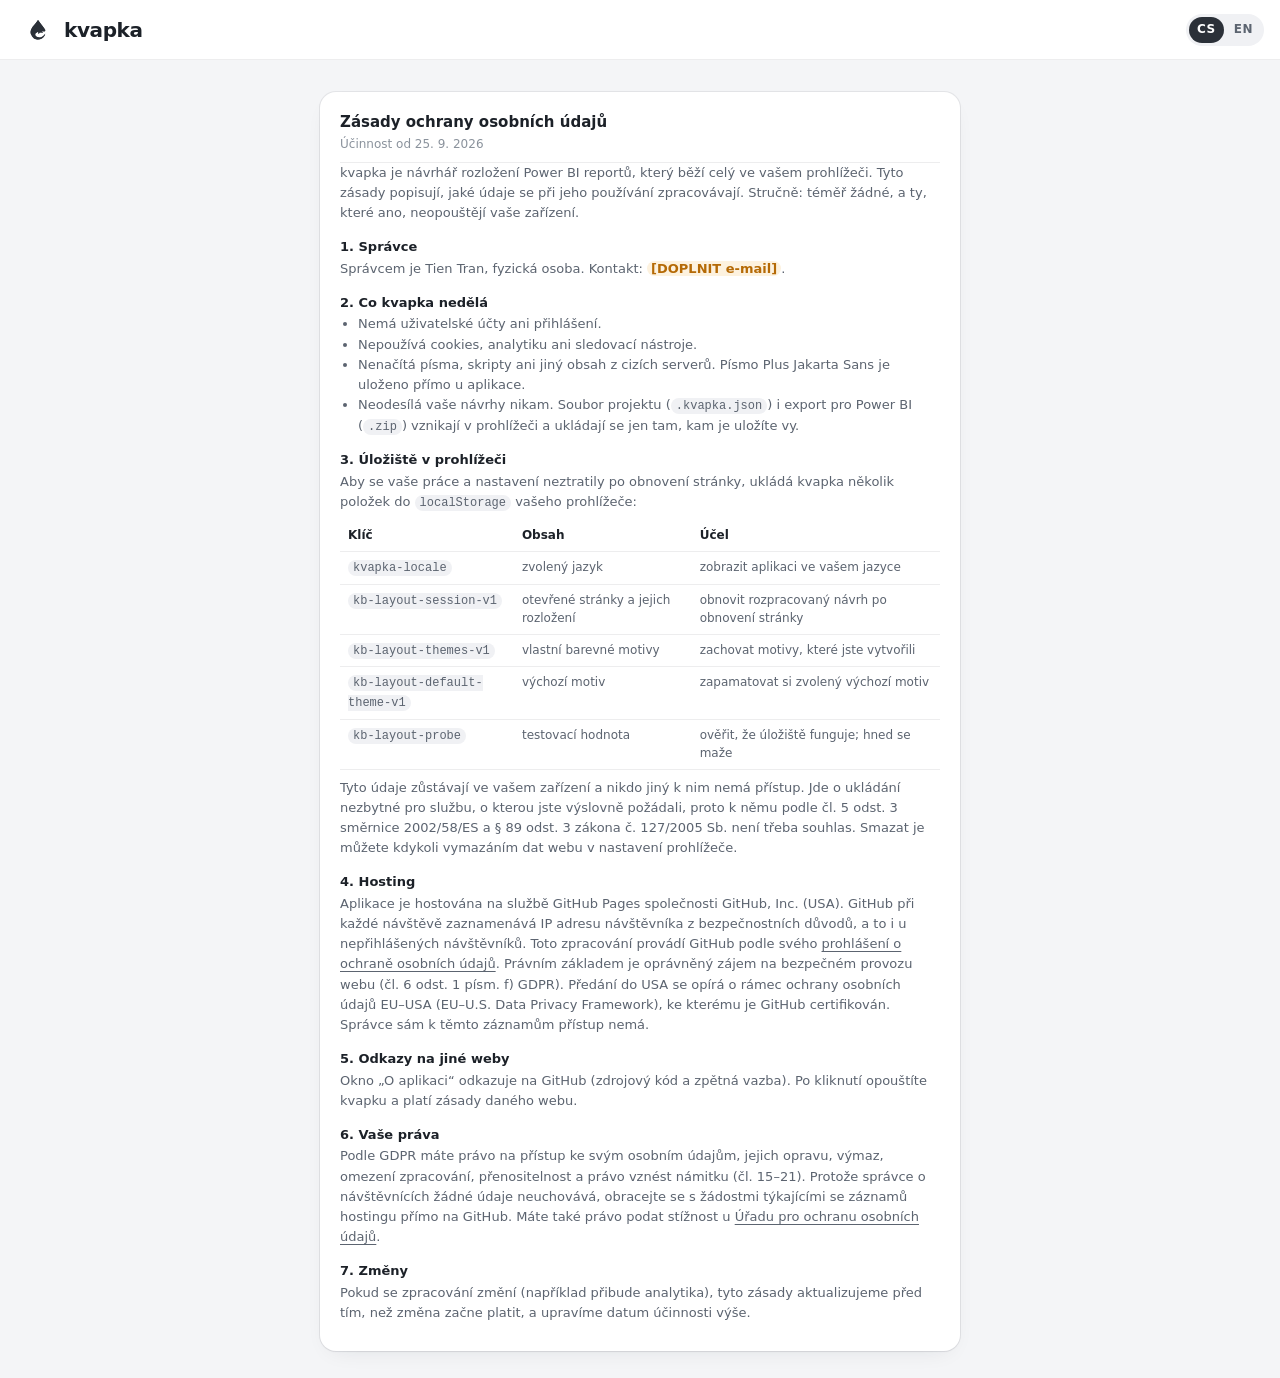
==== privacy.html @ fad2d905 "feat: add CS/EN privacy policy and terms of use, opened in a modal from About" ====
<!DOCTYPE html>
<html lang="cs" class="legal-page">

<head>
    <meta charset="UTF-8" />
    <meta name="viewport" content="width=device-width, initial-scale=1" />
    <title>Zásady ochrany osobních údajů / Privacy policy · kvapka</title>
    <meta name="theme-color" content="#2b3038" />
    <link rel="icon" type="image/svg+xml" href="assets/img/favicon/favicon.svg" />
    <link rel="icon" type="image/png" sizes="96x96" href="assets/img/favicon/favicon-96x96.png" />
    <link rel="shortcut icon" href="assets/img/favicon/favicon.ico" />
    <link rel="stylesheet" href="assets/fonts/fonts.css" />
    <link rel="stylesheet" href="assets/style.css" />
</head>

<body>
    <header class="topbar">
        <a class="brand" href="./">
            <svg class="brand-mark" viewBox="0 0 1024 1024" fill="currentColor" aria-hidden="true">
                <path d="M512.155 226.004C516.011 231.756 519.167 238.789 523.115 244.793C554.794 292.971 592.947 336.254 629.214 380.983C657.706 416.122 687.616 451.624 707.702 492.489C710.777 498.745 714.936 506.954 716.922 513.573C719.911 518.525 724.337 525.165 722.552 531.299C720.619 537.942 714.728 544.187 709.475 549.005C704 554.027 691.489 565.582 683.014 563.11C678.743 561.865 673.565 556.72 669.223 555.096C649.333 545.557 630.745 545.461 609.584 550.015C624.043 552.902 646.901 560.852 656.693 573.177C663.812 582.138 646.19 587.111 640.433 587.874C620.252 592.438 596.012 593.533 576.046 587.851C573.826 587.239 571.651 586.477 569.535 585.568C552.494 607.801 537.22 620.163 509.388 627.427C516.785 612.419 523.193 591.066 512.967 575.876C505.297 571.716 498.11 571.527 489.896 574.039C454.127 584.979 422.809 619.841 434.009 659.163C439.701 679.147 459.703 695.263 477.159 705.239C515.048 725.179 560.422 727.565 601.168 715.281C640.946 703.289 668.376 679.818 695.055 648.945C701.388 641.616 712.459 626.814 717.044 618.233C717.349 617.664 717.64 617.087 717.918 616.504C714.731 628.732 711.904 639.829 707.258 651.612C690.548 693.849 660.29 729.344 621.232 752.531C572.186 781.802 513.398 790.025 458.203 775.335C438.912 770.311 420.771 762.033 403.559 752.046C401 750.561 393.978 746.195 391.983 744.331C384.662 739.787 377.259 733.136 370.714 727.53C357.305 716.042 347.587 701.281 338.551 686.304C334.742 679.99 330.874 673.973 327.587 667.347C319.644 655.111 313.387 637.024 309.192 623.441C294.674 576.443 300.712 523.453 323.962 480.097C344.418 441.953 375.809 404.182 403.555 370.759C419.738 351.271 435.695 331.598 451.425 311.743C473.78 283.747 494.641 257.369 512.155 226.004Z"/>
                <path d="M512.155 226.004C516.011 231.756 519.167 238.789 523.115 244.793C554.794 292.971 592.947 336.254 629.214 380.983C657.706 416.122 687.616 451.624 707.702 492.489C710.777 498.745 714.936 506.954 716.922 513.573C712.111 509.973 707.598 503.819 702.714 499.687C677.552 478.398 647.533 462.222 615.436 454.39C609.308 452.945 603.128 451.73 596.91 450.747C589.014 449.573 578.903 448.865 571.829 445.24C559.533 438.939 547.349 429.254 536.098 421.089C506.29 399.456 465.905 380.031 428.097 384.568C427.445 384.647 426.794 384.729 426.143 384.815C429.691 390.976 437.272 398.337 441.974 404.045C455.128 420.011 469.983 458.9 445.59 471.86C393.996 499.273 345.267 546.284 330.684 604.773C326.752 620.498 325.183 636.721 326.029 652.908C326.225 657.474 327.735 663.577 327.587 667.347C319.644 655.111 313.387 637.024 309.192 623.441C294.674 576.443 300.712 523.453 323.962 480.097C344.418 441.953 375.809 404.182 403.555 370.759C419.738 351.271 435.695 331.598 451.425 311.743C473.78 283.747 494.641 257.369 512.155 226.004Z"/>
                <path d="M391.983 744.331C392.812 742.04 389.849 739.85 388.204 738.116C359.601 707.965 354.233 662.105 370.578 624.893C382.873 596.78 405.797 574.676 434.339 563.412C454.088 555.797 477.179 553.768 497.046 562.514C501.43 564.444 511.326 571.24 512.967 575.876C505.297 571.716 498.11 571.527 489.896 574.039C454.127 584.979 422.809 619.841 434.009 659.163C439.701 679.147 459.703 695.263 477.159 705.239C515.048 725.179 560.422 727.565 601.168 715.281C640.946 703.289 668.376 679.818 695.055 648.945C701.388 641.616 712.459 626.814 717.044 618.233C717.349 617.664 717.64 617.087 717.918 616.504C714.731 628.732 711.904 639.829 707.258 651.612C690.548 693.849 660.29 729.344 621.232 752.531C572.186 781.802 513.398 790.025 458.203 775.335C438.912 770.311 420.771 762.033 403.559 752.046C401 750.561 393.978 746.195 391.983 744.331Z"/>
            </svg>
            <span class="brand-name">kvapka</span>
        </a>
        <div class="topbar-actions">
            <div class="segmented lang-switch" role="group" aria-label="Jazyk / Language">
                <a class="template-option" href="#cs" lang="cs">CS</a><a class="template-option" href="#en" lang="en">EN</a>
            </div>
        </div>
    </header>

    <main>

        <article id="cs" lang="cs">
            <h1>Zásady ochrany osobních údajů</h1>
            <p class="legal-meta">Účinnost od 25. 9. 2026</p>

            <div class="legal-doc">
            <p>kvapka je návrhář rozložení Power BI reportů, který běží celý ve vašem prohlížeči. Tyto zásady popisují, jaké údaje se při jeho používání zpracovávají. Stručně: téměř žádné, a ty, které ano, neopouštějí vaše zařízení.</p>

            <h2>1. Správce</h2>
            <p>Správcem je Tien Tran, fyzická osoba. Kontakt: <span class="legal-todo">[DOPLNIT e-mail]</span>.</p>

            <h2>2. Co kvapka nedělá</h2>
            <ul>
                <li>Nemá uživatelské účty ani přihlášení.</li>
                <li>Nepoužívá cookies, analytiku ani sledovací nástroje.</li>
                <li>Nenačítá písma, skripty ani jiný obsah z cizích serverů. Písmo Plus Jakarta Sans je uloženo přímo u aplikace.</li>
                <li>Neodesílá vaše návrhy nikam. Soubor projektu (<code>.kvapka.json</code>) i export pro Power BI (<code>.zip</code>) vznikají v prohlížeči a ukládají se jen tam, kam je uložíte vy.</li>
            </ul>

            <h2>3. Úložiště v prohlížeči</h2>
            <p>Aby se vaše práce a nastavení neztratily po obnovení stránky, ukládá kvapka několik položek do <code>localStorage</code> vašeho prohlížeče:</p>
            <div class="legal-table">
                <table>
                    <thead>
                        <tr><th>Klíč</th><th>Obsah</th><th>Účel</th></tr>
                    </thead>
                    <tbody>
                        <tr><td><code>kvapka-locale</code></td><td>zvolený jazyk</td><td>zobrazit aplikaci ve vašem jazyce</td></tr>
                        <tr><td><code>kb-layout-session-v1</code></td><td>otevřené stránky a jejich rozložení</td><td>obnovit rozpracovaný návrh po obnovení stránky</td></tr>
                        <tr><td><code>kb-layout-themes-v1</code></td><td>vlastní barevné motivy</td><td>zachovat motivy, které jste vytvořili</td></tr>
                        <tr><td><code>kb-layout-default-theme-v1</code></td><td>výchozí motiv</td><td>zapamatovat si zvolený výchozí motiv</td></tr>
                        <tr><td><code>kb-layout-probe</code></td><td>testovací hodnota</td><td>ověřit, že úložiště funguje; hned se maže</td></tr>
                    </tbody>
                </table>
            </div>
            <p>Tyto údaje zůstávají ve vašem zařízení a nikdo jiný k nim nemá přístup. Jde o ukládání nezbytné pro službu, o kterou jste výslovně požádali, proto k němu podle čl. 5 odst. 3 směrnice 2002/58/ES a § 89 odst. 3 zákona č. 127/2005 Sb. není třeba souhlas. Smazat je můžete kdykoli vymazáním dat webu v nastavení prohlížeče.</p>

            <h2>4. Hosting</h2>
            <p>Aplikace je hostována na službě GitHub Pages společnosti GitHub, Inc. (USA). GitHub při každé návštěvě zaznamenává IP adresu návštěvníka z bezpečnostních důvodů, a to i u nepřihlášených návštěvníků. Toto zpracování provádí GitHub podle svého <a href="https://docs.github.com/en/site-policy/privacy-policies/github-general-privacy-statement" rel="noopener">prohlášení o ochraně osobních údajů</a>. Právním základem je oprávněný zájem na bezpečném provozu webu (čl. 6 odst. 1 písm. f) GDPR). Předání do USA se opírá o rámec ochrany osobních údajů EU–USA (EU–U.S. Data Privacy Framework), ke kterému je GitHub certifikován. Správce sám k těmto záznamům přístup nemá.</p>

            <h2>5. Odkazy na jiné weby</h2>
            <p>Okno „O aplikaci“ odkazuje na GitHub (zdrojový kód a zpětná vazba). Po kliknutí opouštíte kvapku a platí zásady daného webu.</p>

            <h2>6. Vaše práva</h2>
            <p>Podle GDPR máte právo na přístup ke svým osobním údajům, jejich opravu, výmaz, omezení zpracování, přenositelnost a právo vznést námitku (čl. 15–21). Protože správce o návštěvnících žádné údaje neuchovává, obracejte se s žádostmi týkajícími se záznamů hostingu přímo na GitHub. Máte také právo podat stížnost u <a href="https://uoou.gov.cz" rel="noopener">Úřadu pro ochranu osobních údajů</a>.</p>

            <h2>7. Změny</h2>
            <p>Pokud se zpracování změní (například přibude analytika), tyto zásady aktualizujeme před tím, než změna začne platit, a upravíme datum účinnosti výše.</p>
            </div>
        </article>

        <article id="en" lang="en">
            <h1>Privacy policy</h1>
            <p class="legal-meta">Effective 25 September 2026</p>

            <div class="legal-doc">
            <p>kvapka is a Power BI report layout designer that runs entirely in your browser. This policy describes what data is processed when you use it. In short: almost none, and what there is stays on your device.</p>

            <h2>1. Controller</h2>
            <p>The controller is Tien Tran, a private individual. Contact: <span class="legal-todo">[TODO email]</span>.</p>

            <h2>2. What kvapka does not do</h2>
            <ul>
                <li>No user accounts or sign-in.</li>
                <li>No cookies, analytics or tracking.</li>
                <li>No fonts, scripts or other content from third-party servers. The Plus Jakarta Sans font is hosted with the app.</li>
                <li>Your designs are never sent anywhere. Project files (<code>.kvapka.json</code>) and Power BI exports (<code>.zip</code>) are created in the browser and saved only where you save them.</li>
            </ul>

            <h2>3. Browser storage</h2>
            <p>So that your work and settings survive a page reload, kvapka keeps a few entries in your browser's <code>localStorage</code>:</p>
            <div class="legal-table">
                <table>
                    <thead>
                        <tr><th>Key</th><th>Contents</th><th>Purpose</th></tr>
                    </thead>
                    <tbody>
                        <tr><td><code>kvapka-locale</code></td><td>chosen language</td><td>show the app in your language</td></tr>
                        <tr><td><code>kb-layout-session-v1</code></td><td>open pages and their layouts</td><td>restore your work after a reload</td></tr>
                        <tr><td><code>kb-layout-themes-v1</code></td><td>custom colour themes</td><td>keep the themes you created</td></tr>
                        <tr><td><code>kb-layout-default-theme-v1</code></td><td>default theme</td><td>remember your chosen default theme</td></tr>
                        <tr><td><code>kb-layout-probe</code></td><td>test value</td><td>check that storage works; removed immediately</td></tr>
                    </tbody>
                </table>
            </div>
            <p>This data stays on your device and nobody else can access it. The storage is strictly necessary for a service you explicitly asked for, so under Art. 5(3) of Directive 2002/58/EC (in Czech law, § 89(3) of Act No. 127/2005 Coll.) it needs no consent. You can delete it at any time by clearing the site's data in your browser settings.</p>

            <h2>4. Hosting</h2>
            <p>The app is hosted on GitHub Pages by GitHub, Inc. (USA). On every visit GitHub logs the visitor's IP address for security purposes, whether or not the visitor is signed in to GitHub. GitHub processes this under its own <a href="https://docs.github.com/en/site-policy/privacy-policies/github-general-privacy-statement" rel="noopener">privacy statement</a>. The legal basis is the legitimate interest in operating the site securely (Art. 6(1)(f) GDPR). The transfer to the US relies on the EU–U.S. Data Privacy Framework, under which GitHub is certified. The controller has no access to these logs.</p>

            <h2>5. Links to other sites</h2>
            <p>The About dialog links to GitHub (source code and feedback). Following it takes you out of kvapka, and that site's policies apply.</p>

            <h2>6. Your rights</h2>
            <p>Under the GDPR you have the right to access, rectify and erase your personal data, to restrict its processing, to data portability and to object (Arts. 15–21). The controller keeps no data about visitors, so send requests about hosting logs to GitHub directly. You also have the right to lodge a complaint with a supervisory authority, in the Czech Republic the <a href="https://uoou.gov.cz" rel="noopener">Office for Personal Data Protection (ÚOOU)</a>.</p>

            <h2>7. Changes</h2>
            <p>If the processing changes (for example, if analytics are added), this policy will be updated before the change takes effect, with a new effective date above.</p>
            </div>
        </article>
    </main>
</body>

</html>
---- assets/style.css ----
/* ====================================================
   kvapka — design system

   Monochrome by default: a flat light workspace, white
   panels, a slate title bar. Pink means "you can act
   here" — it appears on the export button, the active
   rail item and the bell dot, and otherwise only on
   hover, press and selection.
==================================================== */
:root {
  --pink: #fb49a3;
  --pink-hover: #e93a93;
  --pink-soft: #ffe9f3;
  --pink-ring: rgba(251, 73, 163, 0.25);

  --slate: #2b3038;

  --ink: #1c2128;
  --ink-2: #5c6470;
  --ink-3: #8a929c;
  --ink-4: #c3c8cf;

  --bg: #f4f5f7;
  --surface: #ffffff;
  --surface-2: #f0f1f4;
  --line: rgba(28, 33, 40, 0.08);
  --line-strong: rgba(28, 33, 40, 0.14);

  --warning: #b56a06;
  --error: #d1384a;
  --success: #17855b;
  --warning-bg: #fdf2df;
  --error-bg: #fdeaec;
  --success-bg: #e6f5ee;

  --r-sm: 8px;
  --r-md: 12px;
  --r-lg: 16px;
  --r-pill: 999px;

  --shadow-card: 0 1px 2px rgba(28, 33, 40, 0.04), 0 8px 24px -12px rgba(28, 33, 40, 0.12);
  --shadow-sheet: 0 1px 2px rgba(28, 33, 40, 0.05), 0 24px 48px -24px rgba(28, 33, 40, 0.2);
  --shadow-pop: 0 4px 8px -4px rgba(28, 33, 40, 0.1), 0 20px 48px -16px rgba(28, 33, 40, 0.3);

  --fs-xs: 11px;
  --fs-sm: 12px;
  --fs-md: 13px;
  --fs-lg: 15px;
  --fs-xl: 20px;

  /* MOTION — the whole vocabulary. Every transition, animation and JS timeout
     in the app is built from these (see assets/js/ui/motion.js for the rules):
       --ease-out     entering things and small UI
       --ease-in-out  things moving from one place to another
       --ease-panel   large surfaces: sections, popovers
     Reduced motion zeroes the shift/scale tokens, so fades stay and only
     movement goes. */
  --ease-out: cubic-bezier(0.23, 1, 0.32, 1);
  --ease-in-out: cubic-bezier(0.77, 0, 0.175, 1);
  --ease-panel: cubic-bezier(0.32, 0.72, 0, 1);
  --fast: 120ms;
  --base: 180ms;
  --slow: 240ms;
  --slower: 320ms;
  --motion-shift: 4px;      /* travel of an entering/leaving element */
  --motion-scale: 0.97;     /* its scale, and the press scale */
  --motion-origin: center;  /* overridden per surface (toasts: top right) */

  --topbar: 60px;
  --rail: 72px;
  --gutter: 16px;
  --sidebar: 300px;
}

/* ----------------------------------------------------
   BASE
-----------------------------------------------------*/
*,
*::before,
*::after {
  box-sizing: border-box;
}

/* The desktop shell is a fixed-height flex column: the top bar is a real row
   and .main is the only thing that scrolls, so the root never gets a scrollbar
   and the chrome reaches the true window edge. (A root-level
   `scrollbar-gutter: stable` used to keep .main's clientWidth steady for the
   auto-fit canvas, but it permanently inset every sticky/fixed element by the
   gutter width — the stability now comes from the root simply never scrolling.
   Below the stacked breakpoint the page does scroll, so the gutter is
   re-reserved there; see the max-width: 900px block.) */
html,
body {
  height: 100%;
}

body {
  display: flex;
  flex-direction: column;
  overflow: hidden;
  margin: 0;
  font-family: "Plus Jakarta Sans", system-ui, -apple-system, "Segoe UI", sans-serif;
  font-size: var(--fs-md);
  line-height: 1.45;
  font-feature-settings: "tnum" 1;
  color: var(--ink);
  background: var(--bg);
  -webkit-font-smoothing: antialiased;
}

h1, h2, h3, p {
  margin: 0;
}

h2, h3 {
  line-height: 1.2;
}

svg {
  display: block;
}

::selection {
  background: var(--pink-soft);
}

.hidden {
  display: none !important;
}

/* ----------------------------------------------------
   MOTION PRIMITIVES — two ways for a thing to appear
   or go, shared by everything in the app.

   m-in / m-out     one keyframe pair for every entrance and exit. Exits are
                    quicker than entrances: a leaving thing has nothing to
                    tell you.
   .m-enter/.m-leave  the pair as classes, for nodes JS creates or destroys
                    (motion.js leave() waits for the exit before removing).
   .m-reveal        the entrance for elements toggled out of display:none
                    (.hidden, [hidden], :empty). Opacity only: these sit in
                    flow, and a travelling button would wobble its row.
   .icon-swap       an icon replaced inside a button pops in.
   .m-flash         a state change on a thing that stays put gets a soft halo.
-----------------------------------------------------*/
@keyframes m-in {
  from {
    opacity: 0;
    transform: translateY(var(--motion-shift)) scale(var(--motion-scale));
  }
}

@keyframes m-out {
  to {
    opacity: 0;
    transform: translateY(var(--motion-shift)) scale(var(--motion-scale));
  }
}

.m-enter {
  animation: m-in var(--base) var(--ease-out);
  transform-origin: var(--motion-origin);
}

.m-leave {
  animation: m-out var(--fast) var(--ease-out) forwards;
  transform-origin: var(--motion-origin);
  pointer-events: none;
}

.m-reveal {
  transition: opacity var(--base) ease;

  @starting-style {
    opacity: 0;
  }
}

/* A revealed button keeps its hover/press transitions too. */
button.m-reveal {
  transition: background var(--fast) ease, color var(--fast) ease,
    box-shadow var(--fast) ease, transform var(--fast) var(--ease-out),
    opacity var(--base) ease;
}

.icon-swap > svg {
  transition: opacity var(--fast) ease, transform var(--fast) var(--ease-out);

  @starting-style {
    opacity: 0;
    transform: scale(var(--motion-scale));
  }
}

/* A state change on something that stays where it is (a lock, a rename,
   an applied value): a soft halo breathes in and out over the element. It
   is an overlay, so nothing the element wears (its selection ring, its
   dashed lock) is touched. The attack is quick (one --base, eased out) so it
   answers the click; the release is long and eased in so it lets go
   without a step. A hint, not an alarm. */
@keyframes m-flash {
  0% {
    opacity: 0;
    animation-timing-function: var(--ease-out);
  }
  15% {
    opacity: 1;
    animation-timing-function: ease-in;
  }
  100% {
    opacity: 0;
  }
}

.m-flash::after {
  content: "";
  position: absolute;
  inset: 0;
  border-radius: inherit;
  background: rgba(251, 73, 163, 0.05);
  box-shadow: 0 0 0 5px var(--pink-ring);
  pointer-events: none;
  animation: m-flash calc(var(--slower) * 4);
}

/* Static elements need to host the overlay; positioned ones already do. */
.m-flash:not(.canvas-element) {
  position: relative;
}

/* ----------------------------------------------------
   BUTTONS — one base, three variants. Press feedback
   on every pressable thing, including the page pills,
   which are not <button>s.
-----------------------------------------------------*/
button {
  font: inherit;
  font-weight: 500;
  color: inherit;
  padding: 0;
  border: 0;
  background: none;
  cursor: pointer;
}

button,
[role="tab"] {
  transition: background var(--fast) ease, color var(--fast) ease,
    box-shadow var(--fast) ease, transform var(--fast) var(--ease-out);
}

button:focus-visible {
  outline: 2px solid var(--pink);
  outline-offset: 2px;
}

button:disabled {
  cursor: not-allowed;
}

/* A pill being renamed holds a text input; clicking into it is not a press. */
button:active:not(:disabled),
[role="tab"]:active:not(.tab--editing) {
  transform: scale(var(--motion-scale));
}

.btn {
  display: inline-flex;
  align-items: center;
  justify-content: center;
  gap: 8px;
  height: 36px;
  padding: 0 14px;
  border-radius: var(--r-pill);
  white-space: nowrap;
}

.btn svg {
  width: 16px;
  height: 16px;
  flex-shrink: 0;
}

.btn-primary {
  color: #fff;
  font-weight: 600;
  background: var(--pink);
  box-shadow: 0 6px 16px -8px rgba(251, 73, 163, 0.7);
}

.btn-primary:hover:not(:disabled) {
  background: var(--pink-hover);
}

.btn-primary:disabled {
  color: var(--ink-4);
  background: var(--surface-2);
  box-shadow: none;
}

.btn-secondary {
  color: var(--ink);
  background: var(--surface);
  box-shadow: inset 0 0 0 1px var(--line-strong);
}

.btn-secondary:hover:not(:disabled) {
  color: var(--pink);
  background: var(--pink-soft);
  box-shadow: inset 0 0 0 1px var(--pink);
}

.btn-ghost {
  color: var(--ink-2);
}

.btn-ghost:hover:not(:disabled) {
  color: var(--pink);
  background: var(--pink-soft);
}

.btn-danger {
  color: var(--error);
}

.btn-danger:hover:not(:disabled) {
  background: var(--error-bg);
}

/* .btn sets display, which would otherwise outrank the UA's [hidden]. */
.btn[hidden] {
  display: none;
}

.full-btn {
  width: 100%;
}

/* ----------------------------------------------------
   ICON BUTTONS — one way to put a glyph in a circle.

   Every round icon button composes .icon-circle and sets only its two size
   tokens plus colours. The glyph is always a sprite <use> (see the <defs>
   block in index.html), never a text "+" or "×": flex centring aligns a
   line box, not the ink inside it, so a text glyph sits a pixel high and
   shifts again when the webfont swaps in. An SVG is centred by geometry.
-----------------------------------------------------*/
.icon-circle {
  --icon-size: 24px;
  --icon-glyph: 12px;
  flex-shrink: 0;
  display: inline-flex;
  align-items: center;
  justify-content: center;
  width: var(--icon-size);
  height: var(--icon-size);
  border-radius: 50%;
}

.icon-circle svg {
  width: var(--icon-glyph);
  height: var(--icon-glyph);
}

/* ----------------------------------------------------
   TOP BAR — brand, page tabs, the one pink action.
-----------------------------------------------------*/
.topbar {
  /* Sticky is a no-op in the locked desktop shell but keeps the bar pinned in
     the stacked layout, where the page scrolls normally. */
  position: sticky;
  top: 0;
  z-index: 1000;
  flex-shrink: 0;
  display: flex;
  align-items: center;
  gap: 16px;
  height: var(--topbar);
  /* Right side on the gutter, so the bell ends on the same line as the sheet
     and the theme editor card below it. */
  padding: 0 var(--gutter) 0 20px;
  background: var(--surface);
  border-bottom: 1px solid var(--line);
}

.brand {
  flex-shrink: 0;
  display: inline-flex;
  align-items: center;
  gap: 8px;
  color: var(--ink);
  text-decoration: none;
  border-radius: var(--r-sm);
}

.brand:focus-visible {
  outline: 2px solid var(--pink);
  outline-offset: 4px;
}

.brand-mark {
  width: 36px;
  height: 36px;
  color: var(--slate);
  transition: color var(--base) ease;
}

.brand:hover .brand-mark {
  color: var(--pink);
}

.brand-name {
  font-size: var(--fs-xl);
  font-weight: 700;
  letter-spacing: -0.02em;
  line-height: 1;
}

.topbar-subtitle {
  flex-shrink: 0;
  padding-left: 16px;
  border-left: 1px solid var(--line-strong);
  font-size: var(--fs-md);
  color: var(--ink-3);
  white-space: nowrap;
}

.topbar-actions {
  /* .tab-strip's flex: 1 already pushes this right on one row; the auto
     margin is what keeps it pinned right on the wrapped narrow bar, where
     the strip sits on a row of its own. */
  margin-left: auto;
  flex-shrink: 0;
  display: flex;
  align-items: center;
  gap: 8px;
}

/* Labels that hold every translation at once (data-i18n-stable, filled by
   i18n.js): all of them share one grid cell, so the box is as wide as the
   longest language and a switch only changes which one shows. Nothing next
   to the label moves. The hidden ones still take up their space. */
[data-i18n-stable] {
  display: inline-grid;
}

[data-i18n-stable] > span {
  grid-area: 1 / 1;
}

[data-i18n-stable] > span[aria-hidden="true"] {
  visibility: hidden;
}

/* The shorter language sits centred in the button's reserved width, not
   pushed to one side of it. The subtitle keeps its left edge. */
.btn [data-i18n-stable] {
  justify-items: center;
}

.topbar-subtitle[data-i18n-stable] {
  justify-items: start;
}

/* The CS / EN switch: the sidebar's segmented pill, sized down so it reads
   as a setting beside the export button rather than as a second action. */
.lang-switch {
  --thumb-gap: 2px;   /* = .segmented's gap: the thumb travels one column + it */
  position: relative;
  flex-shrink: 0;
  isolation: isolate;
}

/* The slate pill is one element that slides between the two options, rather
   than each option lighting up its own background — the same object moving
   from CS to EN is what makes it read as a switch. The columns are equal
   (1fr 1fr), so one column plus the gap is exactly the distance to travel. */
.lang-switch::before {
  content: "";
  position: absolute;
  z-index: -1;
  top: 3px;
  bottom: 3px;
  left: 3px;
  width: calc((100% - 6px - var(--thumb-gap)) / 2);
  border-radius: var(--r-pill);
  background: var(--slate);
}

.lang-switch[data-ready]::before {
  transition: transform var(--slow) var(--ease-out);
}

.lang-switch[data-active="en"]::before {
  transform: translateX(calc(100% + var(--thumb-gap)));
}

.lang-switch .template-option {
  height: 26px;
  min-width: 34px;
  padding: 0 8px;
  font-size: var(--fs-sm);
  font-weight: 600;
  letter-spacing: 0.04em;
}

/* The thumb is the background; the option only changes its ink, easing in
   step with the thumb arriving under it. */
.lang-switch .template-option.active {
  background: none;
}

@media (prefers-reduced-motion: reduce) {
  .lang-switch::before {
    transition: none;
  }
}

/* ----------------------------------------------------
   PAGE TABS — centred in the top bar.

   The strip is the only elastic item in the bar (flex: 1 + min-width: 0), so
   it absorbs the slack on wide screens — which centres the tabs — and is the
   first thing to give when the window narrows. Only .tab-viewport shrinks;
   the arrows and the + sit outside it at their natural size, so they can
   never be squashed, and the + never scrolls out of reach.
-----------------------------------------------------*/
.tab-strip {
  flex: 1 1 auto;
  min-width: 0;
  display: flex;
  align-items: center;
  justify-content: center;
  gap: 6px;
}

/* Registered so the mask edges can transition — an unregistered custom
   property is not an animatable type and the fade would snap. */
@property --fade-l {
  syntax: "<length>";
  inherits: false;
  initial-value: 0px;
}

@property --fade-r {
  syntax: "<length>";
  inherits: false;
  initial-value: 0px;
}

.tab-viewport {
  --fade-l: 0px;
  --fade-r: 0px;
  flex: 0 1 auto;
  min-width: 0;
  overflow-x: auto;
  /* Horizontal overscroll here would trigger the browser's back gesture. */
  overscroll-behavior-x: contain;
  /* No bar inside a 60px chrome row — the fade and the arrows are the cue
     (same call as .sidebar-panels). */
  scrollbar-width: none;
  /* Only the side that actually has tabs hidden gets a fade; ui/tabs.js
     toggles the classes from the scroll position. */
  -webkit-mask-image: linear-gradient(90deg, transparent 0, #000 var(--fade-l), #000 calc(100% - var(--fade-r)), transparent 100%);
  mask-image: linear-gradient(90deg, transparent 0, #000 var(--fade-l), #000 calc(100% - var(--fade-r)), transparent 100%);
  transition: --fade-l var(--base) ease, --fade-r var(--base) ease;
}

.tab-viewport::-webkit-scrollbar {
  display: none;
}

.tab-viewport.can-scroll-prev {
  --fade-l: 20px;
}

.tab-viewport.can-scroll-next {
  --fade-r: 20px;
}

.tab-bar {
  display: flex;
  align-items: center;
  gap: 6px;
  /* Without this the flex items would be squeezed to fit the viewport
     instead of overflowing it, and nothing would ever scroll. */
  width: max-content;
  /* Room for the focus ring and the --motion-shift of an entering pill,
     which a scroll container would otherwise clip. */
  padding: 3px 2px;
}

.tab-scroll {
  --icon-size: 26px;
  --icon-glyph: 16px;
  color: var(--ink-3);
  transition: color var(--fast) ease, background var(--fast) ease, opacity var(--fast) ease;
}

/* A class-level `display` outranks the UA's `[hidden] { display: none }`, so
   the attribute has to be honoured explicitly or a hidden arrow still paints. */
.tab-scroll[hidden] {
  display: none;
}

/* Dimmed rather than removed at the ends: the pair keeps its footprint, so
   reaching the end of the strip doesn't resize the scroller under the cursor. */
.tab-scroll:disabled {
  opacity: 0;
  pointer-events: none;
}

.tab-scroll--next svg {
  transform: rotate(180deg);
}

.tab-scroll:hover {
  color: var(--pink);
  background: var(--pink-soft);
}

.tab {
  flex: 0 0 auto;
  display: inline-flex;
  align-items: center;
  gap: 4px;
  height: 34px;
  padding: 0 14px;
  border-radius: var(--r-pill);
  color: var(--ink-2);
  font-weight: 500;
  white-space: nowrap;
  cursor: pointer;
  user-select: none;
  box-shadow: inset 0 0 0 1px var(--line-strong);
  /* padding: the active pill gives up room for its ×, and a switch must not
     jump that width when everything else about it eases. */
  transition: color var(--fast) ease, background var(--fast) ease, box-shadow var(--fast) ease,
    padding var(--fast) ease, transform var(--fast) var(--ease-out);
}

/* Only a pill that actually shows its × gives up the right padding for it;
   a lone page has no × and keeps the text centred. */
.tab--active.tab--closable {
  padding-right: 8px;
}

.tab-label {
  position: relative;
}

/* A page still wearing its generated "Page N" reads as a placeholder. Colour
   only — a lighter weight would change the width the moment it gets named. */
.tab--untitled:not(.tab--editing) .tab-label {
  color: var(--ink-3);
}

.tab--untitled.tab--active:not(.tab--editing) .tab-label {
  color: rgba(255, 255, 255, 0.7);
}

.tab:focus-visible {
  outline: 2px solid var(--pink);
  outline-offset: 2px;
}

.tab:hover {
  color: var(--ink);
  background: var(--surface-2);
}

.tab--active,
.tab--active:hover {
  color: #fff;
  font-weight: 600;
  background: var(--slate);
  box-shadow: none;
}

.tab-close {
  --icon-size: 20px;
  --icon-glyph: 10px;
  color: rgba(255, 255, 255, 0.65);
  opacity: 0;
  /* Invisible must also mean unclickable: without this, the right 20px of
     every inactive tab silently closes it instead of selecting it. */
  pointer-events: none;
  transition: opacity var(--fast) ease, background var(--fast) ease, color var(--fast) ease;
}

.tab:hover .tab-close,
.tab--active .tab-close,
.tab-close:focus-visible {
  opacity: 1;
  pointer-events: auto;
}

.tab-close:hover {
  color: #fff;
  background: var(--pink);
}

/* Editing keeps the pill's shape: the label still sizes it (invisible, with
   the typed text mirrored into it by ui/tabs.js) and the input is laid over
   it, so the only thing that changes is the ring. */
.tab--editing,
.tab--active.tab--editing {
  box-shadow: inset 0 0 0 2px var(--pink);
}

.tab--editing .tab-label {
  visibility: hidden;
}

/* Outranks the hover/active reveal above — the cursor is on the pill right
   after a double-click. */
.tab.tab--editing .tab-close {
  opacity: 0;
  pointer-events: none;
}

.tab-rename-input {
  position: absolute;
  inset: 0;
  width: 100%;
  visibility: visible;
  padding: 0;
  border: 0;
  font: inherit;
  color: inherit;
  background: none;
  caret-color: currentColor;
  outline: none;
  user-select: text;   /* the pill itself is user-select: none */
}

.tab-rename-input::selection {
  color: #fff;
  background: var(--pink);
}

.tab-add {
  --icon-size: 34px;
  --icon-glyph: 16px;
  color: var(--ink-2);
  background: var(--surface-2);
}

.tab-add:hover:not(:disabled) {
  color: var(--pink);
  background: var(--pink-soft);
}

.tab-add:disabled {
  opacity: 0.4;
}

/* ----------------------------------------------------
   LAYOUT — rail | inspector | workspace
-----------------------------------------------------*/
/* Fills whatever the top bar leaves, however tall the bar happens to be —
   the old calc(100vh - var(--topbar)) assumed a 60px bar and overshot the
   viewport once the bar wrapped to two rows on narrow windows. */
.app {
  flex: 1;
  min-height: 0;
  display: flex;
  align-items: stretch;
}

/* ----------------------------------------------------
   RAIL — three sections, one lit.
-----------------------------------------------------*/
.rail {
  flex-shrink: 0;
  display: flex;
  flex-direction: column;
  gap: 4px;
  width: var(--rail);
  overflow-y: auto;
  padding: 12px 6px;
  background: var(--surface);
  border-right: 1px solid var(--line);
  /* The chrome eases between breakpoints; the sheet re-fits every frame to
     follow it (app.js initCanvasRefit). */
  transition: width var(--slow) var(--ease-in-out);
}

.rail-btn {
  display: flex;
  flex-direction: column;
  align-items: center;
  justify-content: center;
  gap: 5px;
  height: 58px;
  border-radius: var(--r-md);
  color: var(--ink-2);
  font-size: 10px;
  font-weight: 500;
  letter-spacing: 0.01em;
  line-height: 1;
  text-align: center;
}

.rail-btn svg {
  width: 20px;
  height: 20px;
}

.rail-btn:hover {
  color: var(--ink);
  background: var(--surface-2);
}

/* Opens a modal, not a section: pinned to the foot of the rail, away from
   the three it would otherwise read as a fourth of. */
.rail-btn--about {
  margin-top: auto;
}

.rail-btn.is-active,
.rail-btn.is-active:hover {
  color: var(--pink);
  background: var(--pink-soft);
}

/* The "Vlastní prvky" section swaps the inspector + workspace for its
   placeholder (toggled by ui/rail.js). */
.placeholder {
  display: none;
  flex: 1;
  flex-direction: column;
  align-items: center;
  justify-content: center;
  gap: 8px;
  padding: 48px;
  text-align: center;
  color: var(--ink-3);
}

.placeholder svg {
  width: 40px;
  height: 40px;
  margin-bottom: 8px;
  color: var(--ink-4);
}

.placeholder h2 {
  font-size: var(--fs-lg);
  font-weight: 600;
  color: var(--ink);
}

body.section-prvky .placeholder {
  display: flex;
}

body.section-prvky .sidebar,
body.section-prvky .main {
  display: none;
}

/* ----------------------------------------------------
   SIDEBAR — the inspector card.
-----------------------------------------------------*/
.sidebar {
  flex-shrink: 0;
  display: flex;
  width: var(--sidebar);
  min-height: 0;
  padding: var(--gutter) 0 var(--gutter) var(--gutter);
  transition: width var(--slow) var(--ease-in-out), opacity var(--base) ease;
}

.sidebar-panels {
  flex: 1;
  display: flex;
  flex-direction: column;
  min-height: 0;
  overflow-y: auto;
  /* Scrolls on short viewports (a selected element makes the column ~1050px
     tall). A slim, muted bar appears only then — without it the "Přidat"
     section below the fold had nothing hinting it was there. The gutter is
     reserved even while the bar is hidden: otherwise its arrival narrowed the
     panels, text rewrapped, the height changed again and the bar could toggle
     back — a placement switch near the threshold flickered. */
  scrollbar-width: thin;
  scrollbar-gutter: stable;
  scrollbar-color: var(--line-strong) transparent;
  background: var(--surface);
  border-radius: var(--r-lg);
  box-shadow: 0 0 0 1px var(--line), var(--shadow-card);
}

.panel {
  padding: 18px 20px;
}

.panel + .panel {
  padding-top: 2px;
}

/* The reserved scrollbar gutter (~8–11px) stands in for the rest of the
   right padding, so the content keeps its width — the 260px tier has none to
   spare for the three-way placement switch. */
.sidebar-panels > .panel {
  padding-right: 10px;
}

.panel h2 {
  margin: 0 0 12px;
  font-size: var(--fs-lg);
  font-weight: 600;
  letter-spacing: -0.01em;
}

/* Icon + title, on the first panel only. The whole head is the toggle that
   folds the panel away (ui/templatePanel.js); the h2 around it only carries
   the heading role. */
.panel .panel-head-title {
  margin: 0;
  font: inherit;
  letter-spacing: normal;
}

.panel-head {
  display: flex;
  align-items: center;
  gap: 12px;
  width: 100%;
  text-align: left;
  border-radius: var(--r-sm);
}

.panel-head:focus-visible {
  outline: none;
  box-shadow: 0 0 0 3px var(--line);
}

/* The icons overhang the title's 18px line by a pixel each way rather than
   make the head taller — the stacked layout's columns are tuned to it. */
.panel-head svg {
  width: 20px;
  height: 20px;
  margin: -1px 0;
  flex-shrink: 0;
  color: var(--ink-2);
}

.panel-head-name {
  flex: 1;
  min-width: 0;
  font-size: var(--fs-lg);
  line-height: 1.2;
  font-weight: 600;
  letter-spacing: -0.01em;
}

/* The subtitle opens the body, lined up under the title, so it folds away
   with the controls it introduces. Its 2px + the 16px under it are the gap
   the head used to carry. */
.panel-sub {
  margin: 2px 0 0 32px;
  font-size: var(--fs-xs);
  letter-spacing: 0.01em;
  color: var(--ink-3);
}

.panel-sub + .panel-field,
#reset-layout {
  margin-top: 16px;
}

/* The sprite's chevron points left: turned down while open, right while
   folded. */
.panel-head .panel-head-chevron {
  width: 16px;
  height: 16px;
  color: var(--ink-3);
  transform: rotate(-90deg);
  transition: transform var(--slower) var(--ease-panel), color var(--fast) ease;
}

.panel-head:hover .panel-head-chevron {
  color: var(--pink);
}

.panel-template.is-collapsed .panel-head-chevron {
  transform: rotate(-180deg);
}

/* The folded panel's spec sheet — what the controls inside are set to, as a
   quiet inset card. It is part of the toggle's target: clicking it opens the
   panel. */
.spec-sheet {
  display: grid;
  grid-template-columns: auto 1fr;
  column-gap: 16px;
  row-gap: 6px;
  margin: 12px 0 0;
  padding: 10px 12px;
  border-radius: var(--r-md);
  background: var(--surface-2);
  box-shadow: inset 0 0 0 1px transparent;
  cursor: pointer;
  transition: box-shadow var(--fast) ease;
}

.spec-sheet:hover {
  box-shadow: inset 0 0 0 1px var(--line-strong);
}

.spec-row {
  display: contents;
}

.spec-sheet dt {
  font-size: var(--fs-xs);
  letter-spacing: 0.01em;
  line-height: 20px;
  color: var(--ink-3);
}

.spec-sheet dd {
  display: flex;
  align-items: center;
  gap: 6px;
  min-width: 0;
  margin: 0;
  font-size: var(--fs-sm);
  font-weight: 500;
  line-height: 20px;
  color: var(--ink);
  font-variant-numeric: tabular-nums;
}

/* A long custom theme name gives way before the canvas size does. */
#sum-res {
  overflow: hidden;
  white-space: nowrap;
  text-overflow: ellipsis;
}

.spec-muted {
  flex-shrink: 0;
  font-weight: 400;
  color: var(--ink-3);
}

/* Where the slicers sit, drawn: the sheet with its slicer strip filled. */
.spec-glyph {
  display: inline-flex;
  flex-shrink: 0;
  color: var(--ink-2);
}

.spec-glyph svg {
  width: 14px;
  height: 14px;
}

/* ---- The fold. The controls and the spec sheet are two layers in one
   place: the one that is in sits in the flow and sets the height; the one
   going out lies over it and fades. Both start fading together — the
   outgoing side quicker (R2) — so the panel never passes through empty, and
   neither pushes the other: they swap in place. The height between them is
   eased by ui/templatePanel.js, from where it really is, so a toggle caught
   mid-way turns around smoothly. */
.template-fold {
  position: relative;
}

/* Only while the height moves: at rest nothing clips the focus rings. */
.template-fold.is-animating {
  overflow: hidden;
}

/* flow-root keeps each layer's first margin inside it, so the height the
   fold measures is the height it shows. */
.fold-layer {
  display: flow-root;
}

.fold-layer.is-in {
  opacity: 1;
  transition: opacity var(--base) var(--ease-out);
}

.fold-layer.is-out {
  position: absolute;
  inset: 0 0 auto 0;
  opacity: 0;
  visibility: hidden;
  pointer-events: none;
  transition: opacity var(--fast) var(--ease-out),
    visibility 0s linear var(--fast);
}

/* The state a page loads with is not a change — it just is. */
.panel-template.is-instant,
.panel-template.is-instant * {
  transition: none !important;
}

.field-label {
  margin: 0 0 8px;
  font-size: var(--fs-sm);
  font-weight: 500;
  letter-spacing: 0.01em;
  color: var(--ink-2);
}

.panel-field + .panel-field {
  margin-top: 16px;
}

.panel-section {
  margin-top: 12px;
}

.empty-hint {
  color: var(--ink-3);
  line-height: 1.5;
}

.field-note {
  margin: 8px 0 0;
  font-size: var(--fs-xs);
  letter-spacing: 0.01em;
  line-height: 1.5;
  color: var(--ink-3);
}

.field-note:empty {
  display: none;
}

/* ----------------------------------------------------
   SEGMENTED CONTROL — light track, slate active pill.
-----------------------------------------------------*/
.segmented {
  display: grid;
  grid-template-columns: 1fr 1fr;
  gap: 2px;
  padding: 3px;
  border-radius: var(--r-pill);
  background: var(--surface-2);
}

.segmented--3 {
  grid-template-columns: repeat(3, 1fr);
}

.template-option {
  height: 30px;
  padding: 0 8px;
  border-radius: var(--r-pill);
  color: var(--ink-2);
  white-space: nowrap;
}

.template-option:hover:not(:disabled):not(.active) {
  color: var(--pink);
}

.template-option:disabled {
  color: var(--ink-4);
}

.template-option.active {
  color: #fff;
  font-weight: 600;
  background: var(--slate);
}

/* ----------------------------------------------------
   PANEL ROWS (label left, control right)
-----------------------------------------------------*/
.panel-row {
  display: flex;
  align-items: center;
  justify-content: space-between;
  gap: 12px;
  padding: 6px 0;
}

.panel-row label {
  color: var(--ink-2);
  font-weight: 500;
}

select {
  font: inherit;
  font-feature-settings: inherit;
}

.panel-row select {
  width: 72px;
  height: 32px;
  flex-shrink: 0;
  padding: 0 26px 0 12px;
  border: 0;
  border-radius: var(--r-sm);
  color: var(--ink);
  font-weight: 600;
  background: var(--surface)
    url("data:image/svg+xml,%3Csvg xmlns='http://www.w3.org/2000/svg' viewBox='0 0 16 16'%3E%3Cpath d='M4 6l4 4 4-4' fill='none' stroke='%235c6470' stroke-width='1.6' stroke-linecap='round' stroke-linejoin='round'/%3E%3C/svg%3E")
    no-repeat right 8px center / 14px;
  box-shadow: inset 0 0 0 1px var(--line-strong);
  appearance: none;
  -webkit-appearance: none;
  cursor: pointer;
  transition: box-shadow var(--fast) ease;
}

.panel-row select:hover:not(:disabled) {
  box-shadow: inset 0 0 0 1px var(--pink);
}

.panel-row select:focus-visible {
  outline: none;
  box-shadow: inset 0 0 0 1px var(--slate), 0 0 0 3px var(--line);
}

.panel-row select:disabled {
  color: var(--ink-4);
  cursor: not-allowed;
}

/* ----------------------------------------------------
   COLLAPSIBLE — animates the grid row's fr size; the
   -inner wrapper clips the content while collapsed.
-----------------------------------------------------*/
.collapsible {
  display: grid;
  grid-template-rows: 0fr;
  transition: grid-template-rows var(--slow) var(--ease-in-out);
}

.collapsible.expanded {
  grid-template-rows: 1fr;
}

/* Every reveal in the sidebar moves on the fold's timing: a canvas click
   folds Šablona and opens the selection details at once, and on two curves
   the panels under both would lurch up and then back down. */
.sidebar .collapsible {
  transition: grid-template-rows var(--slower) var(--ease-panel);
}

.collapsible-inner {
  overflow: hidden;
  min-height: 0;
}

/* ----------------------------------------------------
   ADD ELEMENTS
-----------------------------------------------------*/
/* Three across in the full-width column; two plus one when the column is
   narrower (the 260px tier) rather than clipping "Graf" off the end. */
.add-elements .button-group {
  display: grid;
  grid-template-columns: repeat(auto-fit, minmax(76px, 1fr));
  gap: 8px;
}

.add-elements .button-group .btn {
  justify-content: flex-start;
  padding-left: 12px;
}

.add-elements .btn svg,
.band2-btn svg {
  color: var(--ink-3);
  transition: color var(--fast) ease;
}

.add-elements .btn:hover svg,
.band2-btn:hover svg {
  color: var(--pink);
}

#add-kpi-bands:not(:empty) {
  display: flex;
  flex-direction: column;
  gap: 8px;
  margin-top: 8px;
}

/* Extra KPI band buttons, built in app.js — same look as the buttons above
   (`.btn-secondary` isn't on them, so the look is restated here). */
.band2-btn {
  display: inline-flex;
  align-items: center;
  gap: 8px;
  width: 100%;
  height: 36px;
  padding: 0 12px;
  border-radius: var(--r-pill);
  color: var(--ink);
  background: var(--surface);
  box-shadow: inset 0 0 0 1px var(--line-strong);
}

.band2-btn::before {
  content: "";
  width: 16px;
  height: 16px;
  background: currentColor;
  color: var(--ink-3);
  -webkit-mask: var(--glyph-kpi) center / contain no-repeat;
  mask: var(--glyph-kpi) center / contain no-repeat;
  transition: color var(--fast) ease;
}

.band2-btn:hover {
  color: var(--pink);
  background: var(--pink-soft);
  box-shadow: inset 0 0 0 1px var(--pink);
}

.band2-btn:hover::before {
  color: var(--pink);
}

/* ----------------------------------------------------
   SELECTION — property rows with copy-to-clipboard and
   double-click-to-edit width/height
-----------------------------------------------------*/
#selection-details > .collapsible-inner {
  display: flex;
  flex-direction: column;
}

.sel-row {
  display: flex;
  align-items: center;
  gap: 8px;
  min-height: 32px;
}

.sel-row strong {
  display: inline-flex;
  align-items: center;
  gap: 4px;
  width: 52px;
  flex-shrink: 0;
  font-size: var(--fs-sm);
  font-weight: 500;
  letter-spacing: 0.01em;
  color: var(--ink-3);
}

.sel-value {
  font-weight: 500;
}

.copy-btn {
  display: inline-flex;
  align-items: center;
  justify-content: center;
  width: 28px;
  height: 28px;
  border-radius: var(--r-sm);
  color: var(--ink-3);
}

/* First button of a row's trailing icon cluster; the auto margin lives here
   so the pencil+copy pair stays pinned together at the right edge. */
.push-right {
  margin-left: auto;
}

.copy-btn:hover {
  color: var(--pink);
  background: var(--pink-soft);
}

.copy-btn svg {
  width: 15px;
  height: 15px;
}

.copy-btn.copy-btn-success {
  color: var(--success);
  background: var(--success-bg);
}

.editable-value {
  display: inline-flex;
  align-items: baseline;
  gap: 3px;
  font-size: var(--fs-lg);
  font-weight: 600;
}

.editable-value .unit {
  font-size: var(--fs-xs);
  font-weight: 500;
  color: var(--ink-3);
}

.editable-value.is-editable {
  cursor: pointer;
}

.editable-value.is-editable span:first-child {
  border-bottom: 1.5px dotted var(--ink-4);
  transition: color var(--fast) ease, border-color var(--fast) ease;
}

.editable-value.is-editable:hover span:first-child {
  color: var(--pink);
  border-bottom-color: var(--pink);
}

/* Visible only once JS marks it .is-editable; visibility (not display) keeps
   the cluster aligned across rows. */
.edit-pencil-btn {
  visibility: hidden;
}

.edit-pencil-btn.is-editable {
  visibility: visible;
}

.inline-edit-input {
  width: 76px;
  height: 28px;
  padding: 0 8px;
  border: 0;
  border-radius: var(--r-sm);
  box-shadow: inset 0 0 0 1px var(--slate), 0 0 0 3px var(--line);
  background: var(--surface);
  color: var(--ink);
  font: inherit;
  font-size: var(--fs-lg);
  font-weight: 600;
  outline: none;
}

#apply-selection {
  margin-top: 10px;
}

/* ----------------------------------------------------
   MAIN — the workspace. The sheet and its caption sit
   on the centre line. Only horizontal centring: a
   vertical one would move the wrapper top that
   computeEffectiveScale() measures.
-----------------------------------------------------*/
/* The one scroll container in the desktop shell. No reserved scrollbar
   gutter: the sheet is fitted to both width and height, so nothing overflows
   short of the 0.12 scale floor, and a reserved track only pushed the sheet
   a scrollbar's width further from the window edge than the other sections.
   Horizontal overflow is clipped so edge controls poking past the sheet
   can't raise a scrollbar and change the width the fit measures. */
.main {
  flex: 1;
  min-width: 0;
  min-height: 0;
  overflow: hidden auto;
  padding: var(--gutter);
  text-align: center;
}

#canvas-wrapper {
  position: relative;
  display: block;
  width: fit-content;
  max-width: 100%;
  margin: 0 auto;
  /* Bottom padding only, sized for the caption: the scale measurement reads
     this padding, so the caption has to live inside it. */
  padding: 0 0 32px;
  border: 0;
  text-align: left;
}

.sheet-caption {
  position: absolute;
  left: 0;
  right: 0;
  bottom: 0;
  font-size: var(--fs-sm);
  font-weight: 500;
  letter-spacing: 0.01em;
  color: var(--ink-3);
  text-align: center;
}

#canvas {
  position: relative;
  border-radius: 6px;
  /* The dot grid marks the sheet as an artboard, not another white panel
     beside the sidebar's card. The cards keep a solid surface over it. */
  background: var(--sheet-dots), var(--surface);
  box-shadow: 0 0 0 1px var(--line), var(--shadow-sheet);
  overflow: visible;
  /* No width/height transition: the scale is measured from this box on every
     render, so a mid-transition size would feed a wrong scale into the next.
     On a resize the chrome around it eases instead (.rail, .sidebar) and the
     sheet is re-fitted every frame to follow. */
}

/* ----------------------------------------------------
   CANVAS ELEMENTS — white cards, a grey glyph naming
   the kind, pink only on hover / selection.
-----------------------------------------------------*/
:root {
  --sheet-dots: radial-gradient(circle, var(--line-strong) 0.8px, transparent 1px) 0 0 / 6px 6px;
  --glyph-slicer: url("data:image/svg+xml,%3Csvg xmlns='http://www.w3.org/2000/svg' viewBox='0 0 24 24' fill='none' stroke='black' stroke-width='1.8' stroke-linejoin='round'%3E%3Cpath d='M4 5h16l-6 7v6l-4 2v-8L4 5z'/%3E%3C/svg%3E");
  --glyph-kpi: url("data:image/svg+xml,%3Csvg xmlns='http://www.w3.org/2000/svg' viewBox='0 0 24 24' fill='none' stroke='black' stroke-width='1.8' stroke-linecap='round' stroke-linejoin='round'%3E%3Cpath d='M4 17l5-6 4 4 7-8M15 7h5v5'/%3E%3C/svg%3E");
  --glyph-lock: url("data:image/svg+xml,%3Csvg xmlns='http://www.w3.org/2000/svg' viewBox='-0.5 0 25 25' fill='none' stroke='black' stroke-width='2.4' stroke-linecap='round' stroke-linejoin='round'%3E%3Crect x='3' y='9.3' width='18' height='13' rx='4'/%3E%3Cpath d='M17 9.3V7.3a5 5 0 0 0-10 0v2'/%3E%3C/svg%3E");
  --glyph-chart: url("data:image/svg+xml,%3Csvg xmlns='http://www.w3.org/2000/svg' viewBox='0 0 24 24' fill='none' stroke='black' stroke-width='1.8' stroke-linecap='round'%3E%3Cpath d='M5 20V10M12 20V4M19 20v-7'/%3E%3C/svg%3E");
}

.canvas-element {
  position: absolute;
  border-radius: 6px;
  color: var(--ink-2);
  background: var(--surface);
  box-shadow: inset 0 0 0 1px var(--line-strong);
  cursor: pointer;
  transition: box-shadow var(--fast) ease, background var(--fast) ease, opacity var(--base) ease;
}

/* The canvas is rebuilt from scratch on every change (see renderLayout), so
   motion.js replays what happened to each card by id: a survivor glides from
   its old box to its new one, a newcomer fades in, a removed card is left
   behind as a ghost that fades out. Geometry is eased directly rather than
   through a transform: a transform would lift the card into its own stacking
   context above its handles and squash the glyph and rings. */
.canvas-element.is-moving {
  transition: box-shadow var(--fast) ease, background var(--fast) ease, opacity var(--base) ease,
    left var(--base) var(--ease-in-out), top var(--base) var(--ease-in-out),
    width var(--base) var(--ease-in-out), height var(--base) var(--ease-in-out);
}

/* transition: none so the start state lands without itself easing —
   otherwise removing the class would reverse a fade that had barely begun. */
.canvas-element.m-enter--fade {
  opacity: 0;
  transition: none;
}

.canvas-element.is-ghost {
  pointer-events: none;
}

/* The kind glyph: left of the label on bars, large and centred on charts.
   Sized from --label-font-size so it scales with the canvas. */
.canvas-element::before {
  content: "";
  position: absolute;
  left: calc(var(--label-font-size, 10px) * 0.8);
  top: 50%;
  width: calc(var(--label-font-size, 10px) * 1.6);
  height: calc(var(--label-font-size, 10px) * 1.6);
  transform: translateY(-50%);
  background: var(--ink-3);
  -webkit-mask: var(--glyph) center / contain no-repeat;
  mask: var(--glyph) center / contain no-repeat;
  pointer-events: none;
}

.canvas-element.slicer {
  --glyph: var(--glyph-slicer);
}

.canvas-element.kpi {
  --glyph: var(--glyph-kpi);
}

.canvas-element.chart {
  --glyph: var(--glyph-chart);
  overflow: visible;
  position: absolute;
}

.canvas-element.chart::before {
  left: 50%;
  width: calc(var(--label-font-size, 10px) * 4);
  height: calc(var(--label-font-size, 10px) * 4);
  transform: translate(-50%, -50%);
  background: var(--ink-4);
}

.canvas-element-label {
  position: absolute;
  left: calc(var(--label-font-size, 10px) * 3);
  top: 50%;
  transform: translateY(-50%);
  font-size: var(--label-font-size, 10px);
  font-weight: 600;
  white-space: nowrap;
  color: currentColor;
  pointer-events: none;
}

.canvas-element.chart .canvas-element-label {
  top: auto;
  bottom: calc(var(--label-font-size, 10px) * 0.6);
  left: calc(var(--label-font-size, 10px) * 0.8);
  transform: none;
}

/* The report header is the one solid block on the sheet. */
.canvas-element.title {
  display: flex;
  align-items: center;
  padding-left: calc(var(--label-font-size, 10px) * 0.8);
  overflow: hidden;
  color: #fff;
  background: var(--slate);
  box-shadow: none;
}

.canvas-element.title::before {
  display: none;
}

.canvas-element.title .canvas-element-label {
  position: static;
  transform: none;
  overflow: hidden;
  text-overflow: ellipsis;
}

.canvas-element:hover {
  box-shadow: inset 0 0 0 1px var(--pink);
}

/* Locked elements: a dashed pink outline marks what auto-redistribution
   will leave alone... */
.canvas-element.width-locked,
.canvas-element.height-locked {
  outline: 1.5px dashed var(--pink);
  outline-offset: -1.5px;
}

/* ...and its own lock button stays put to say what it means — see
   .element-controls .icon-btn.is-on below. */

/* The inspector names the locked dimension next to its label. */
.sel-row.is-locked strong::after {
  content: "";
  width: 11px;
  height: 11px;
  flex-shrink: 0;
  background: var(--pink);
  mask: var(--glyph-lock) center / contain no-repeat;
  -webkit-mask: var(--glyph-lock) center / contain no-repeat;
}

/* Previews which chart the sidebar "Graf" split button will act on. */
.canvas-element.chart.split-target-highlight {
  background: var(--pink-soft);
}

.canvas-element.selected,
.canvas-element.selected:hover {
  z-index: 1;
  box-shadow: 0 0 0 2px var(--pink), 0 0 0 6px var(--pink-ring);
}

/* ----------------------------------------------------
   RESIZE HANDLES — invisible hitboxes that reveal a
   two-line pink grip on hover.
-----------------------------------------------------*/
.chart-resize-handle,
.row-resize-handle,
.stack-resize-handle {
  position: absolute;
  z-index: 40;
  border-radius: 4px;
  transition: background var(--fast) ease;
}

.chart-resize-handle {
  width: 16px;
  transform: translateX(-50%);
  cursor: ew-resize;
}

.row-resize-handle {
  height: 16px;
  transform: translateY(-50%);
  cursor: ns-resize;
}

.stack-resize-handle {
  height: 14px;
  transform: translateY(-50%);
  cursor: ns-resize;
}

.chart-resize-handle:hover,
.row-resize-handle:hover,
.stack-resize-handle:hover {
  background: var(--pink-soft);
}

.chart-resize-handle::before,
.chart-resize-handle::after,
.row-resize-handle::before,
.row-resize-handle::after,
.stack-resize-handle::before,
.stack-resize-handle::after {
  content: "";
  position: absolute;
  top: 50%;
  left: 50%;
  border-radius: 1px;
  background: var(--pink);
  opacity: 0;
  transition: opacity var(--fast) ease;
}

.chart-resize-handle::before,
.chart-resize-handle::after {
  width: 2px;
  height: 16px;
  transform: translate(calc(-50% - 2px), -50%);
}

.chart-resize-handle::after {
  transform: translate(calc(-50% + 2px), -50%);
}

.row-resize-handle::before,
.row-resize-handle::after,
.stack-resize-handle::before,
.stack-resize-handle::after {
  width: 16px;
  height: 2px;
  transform: translate(-50%, calc(-50% - 2px));
}

.row-resize-handle::after,
.stack-resize-handle::after {
  transform: translate(-50%, calc(-50% + 2px));
}

.chart-resize-handle:hover::before,
.chart-resize-handle:hover::after,
.row-resize-handle:hover::before,
.row-resize-handle:hover::after,
.stack-resize-handle:hover::before,
.stack-resize-handle:hover::after {
  opacity: 1;
}

/* ----------------------------------------------------
   HOVER "+" ADD CONTROLS — zone + button + scope trio,
   appended to #canvas in that DOM order so the sibling
   selectors below can reveal them in two stages.
-----------------------------------------------------*/
.canvas-add-zone {
  position: absolute;
  z-index: 39;
}

.canvas-add-btn {
  --icon-size: 22px;
  --icon-glyph: 12px;
  position: absolute;
  z-index: 45;
  color: #fff;
  background: var(--pink);
  box-shadow: 0 0 0 2px var(--surface), 0 4px 10px -2px rgba(251, 73, 163, 0.5);
  transform: translate(-50%, -50%);
  opacity: 0;
  pointer-events: none;
  /* Un-revealing is instant so the "×" cluster can take over the same
     pixels; only the reveal below fades. */
  transition: none;
}

.canvas-add-zone:hover + .canvas-add-btn,
.chart-resize-handle:hover + .canvas-add-btn,
.row-resize-handle:hover + .canvas-add-btn,
.stack-resize-handle:hover + .canvas-add-btn,
.canvas-add-btn:hover {
  opacity: 1;
  pointer-events: auto;
  transition: opacity var(--fast) var(--ease-out);
}

.canvas-add-btn:hover {
  background: var(--pink-hover);
}

/* Outranks the generic button:active press rule, which would drop the
   centring translate and shift the button out from under the pointer. */
.canvas-add-btn:active:not(:disabled) {
  transform: translate(-50%, -50%) scale(0.92);
}

/* Insertion scope preview: a solid bar along the edge the new element will
   appear on. The rect itself is invisible. */
.canvas-add-scope {
  position: absolute;
  z-index: 38;
  border-radius: 6px;
  opacity: 0;
  pointer-events: none;
  transition: opacity var(--fast) ease;
}

.canvas-add-btn:hover + .canvas-add-scope {
  opacity: 1;
}

.canvas-add-scope--bottom {
  box-shadow: inset 0 -3px 0 var(--pink);
}

.canvas-add-scope--right {
  box-shadow: inset -3px 0 0 var(--pink);
}

.canvas-add-scope--left {
  box-shadow: inset 3px 0 0 var(--pink);
}

body.is-resizing-chart .canvas-add-zone,
body.is-resizing-chart .canvas-add-btn,
body.is-resizing-chart .canvas-add-scope,
body.is-resizing-chart .element-controls {
  opacity: 0 !important;
  pointer-events: none !important;
}

/* Alignment guide while a chart-width drag is snapped to a slicer/KPI edge. */
.chart-snap-guide {
  position: absolute;
  top: 0;
  bottom: 0;
  z-index: 50;
  width: 1px;
  transform: translateX(-50%);
  background: repeating-linear-gradient(to bottom, var(--pink) 0 3px, transparent 3px 6px);
  pointer-events: none;
}

/* ----------------------------------------------------
   ELEMENT CONTROLS — hover cluster (lock / remove):
   slate at rest, pink under the pointer.
-----------------------------------------------------*/
.element-controls {
  position: absolute;
  top: 4px;
  right: 4px;
  z-index: 46;
  display: flex;
}

/* A card too short for a corner (renderLayout's placeControls) centres the
   cluster instead, so it never looks pinned to the edge of a thin bar. */
.canvas-element.is-compact .element-controls {
  top: 50%;
  transform: translateY(-50%);
}

/* Mutual exclusion with the "+" controls, which overlap this cluster. */
#canvas:has(.canvas-add-zone:hover) .element-controls,
#canvas:has(.chart-resize-handle:hover) .element-controls,
#canvas:has(.row-resize-handle:hover) .element-controls,
#canvas:has(.stack-resize-handle:hover) .element-controls,
#canvas:has(.canvas-add-btn:hover) .element-controls {
  opacity: 0;
  pointer-events: none;
}

/* The square sibling of .icon-circle: same tokens, same centring, a corner
   radius instead of a circle so the cluster reads as a toolbar. */
.element-controls button {
  --icon-size: 22px;
  --icon-glyph: 12px;
  display: inline-flex;
  align-items: center;
  justify-content: center;
  width: var(--icon-size);
  height: var(--icon-size);
  border-radius: 6px;
  color: #fff;
  background: var(--slate);
  box-shadow: 0 2px 6px -1px rgba(28, 33, 40, 0.35);
  opacity: 0;
  /* Spacing is a margin, not the cluster's gap, so it can fold with the ×. */
  transition: background var(--fast) ease, transform var(--fast) var(--ease-out),
    opacity var(--fast) ease, width var(--base) var(--ease-out), margin-left var(--base) var(--ease-out);
}

.element-controls button + button {
  margin-left: 3px;
}

.canvas-element:hover .element-controls button {
  opacity: 1;
}

/* An engaged lock is the card's lock mark: it never hides. Slate, not pink —
   pink is "you can act here", and this is a state; hovering it goes pink
   like any button and previews the unlock. */
.element-controls .icon-btn.is-on {
  opacity: 1;
}

/* At rest the × folds away so the lock sits alone in the corner; hovering
   the card unfolds it, which slides the lock aside to make room. */
.canvas-element.is-locked:not(:hover) .element-controls .is-on ~ button {
  width: 0;
  margin-left: 0;
  overflow: hidden;
  box-shadow: none;
}

.element-controls button:hover {
  background: var(--pink);
}

.element-controls button svg {
  width: var(--icon-glyph);
  height: var(--icon-glyph);
}

.icon-btn .icon-default,
.icon-btn .icon-hover {
  display: flex;
}

.icon-btn .icon-hover,
.icon-btn:hover .icon-default,
.icon-btn.suppress-hover:hover .icon-hover {
  display: none;
}

.icon-btn:hover .icon-hover,
.icon-btn.suppress-hover:hover .icon-default {
  display: flex;
}

/* ----------------------------------------------------
   NOTIFICATIONS — bell in the top bar, panel below it,
   toasts stacked under the bell.
-----------------------------------------------------*/
/* Anchor for the panel and the toasts, so both follow the bell wherever the
   bar puts it instead of being placed at a fixed --topbar offset. */
.bell-wrap {
  position: relative;
  display: flex;
}

.notification-bell {
  --icon-size: 36px;
  --icon-glyph: 20px;
  position: relative;
  color: var(--ink-2);
}

.notification-bell:hover,
.notification-bell:focus-visible,
.notification-bell.menu-open {
  color: var(--pink);
  background: var(--pink-soft);
  outline: none;
}

/* Filled while a toast is on screen, in the colour of the most serious one
   (renderBell() in warnings.js sets data-severity). */
.notification-bell.pulse-active {
  color: #fff;
  background: var(--slate);
}

.notification-bell.pulse-active[data-severity="warning"] {
  background: var(--warning);
}

.notification-bell.pulse-active[data-severity="error"] {
  background: var(--error);
}

/* One swing when a toast surfaces, hinged at the top of the bell. */
.notification-bell.ringing svg {
  animation: bell-ring 600ms var(--ease-out);
  transform-origin: 50% 15%;
}

@keyframes bell-ring {
  15% { transform: rotate(16deg); }
  35% { transform: rotate(-13deg); }
  55% { transform: rotate(8deg); }
  75% { transform: rotate(-4deg); }
}

/* How many notifications the panel holds, coloured by the most serious. */
.notification-badge {
  position: absolute;
  top: -3px;
  right: -3px;
  min-width: 18px;
  height: 18px;
  padding: 0 5px;
  border-radius: var(--r-pill);
  background: var(--slate);
  box-shadow: 0 0 0 2px var(--surface);
  color: #fff;
  font-size: 10px;
  font-weight: 700;
  line-height: 18px;
  text-align: center;
  pointer-events: none;
  opacity: 0;
  transform: scale(0.6);
  transition: opacity var(--fast) ease, transform var(--fast) var(--ease-out), background var(--fast) ease;
}

.notification-badge[data-severity="warning"] {
  background: var(--warning);
}

.notification-badge[data-severity="error"] {
  background: var(--error);
}

.notification-bell.has-notifications .notification-badge {
  opacity: 1;
  transform: none;
}

.notification-panel {
  position: absolute;
  top: calc(100% + 8px);
  right: 0;
  z-index: 1099;
  width: 340px;
  /* 100vw includes the scrollbar, hence the extra slack over 2 * --gutter. */
  max-width: calc(100vw - 40px);
  max-height: min(420px, 70vh);
  overflow-y: auto;
  border-radius: var(--r-md);
  background: var(--surface);
  box-shadow: 0 0 0 1px var(--line), var(--shadow-pop);
  --motion-shift: -4px;   /* hangs from the bell, so it arrives from above */
  opacity: 0;
  transform: translateY(var(--motion-shift)) scale(var(--motion-scale));
  transform-origin: top right;
  pointer-events: none;
  transition: opacity var(--slow) var(--ease-panel), transform var(--slow) var(--ease-panel);
}

.notification-panel.open {
  opacity: 1;
  transform: none;
  pointer-events: auto;
}

.notification-panel-header {
  padding: 12px 16px 8px;
}

/* ----------------------------------------------------
   PROJECT MENU — save / open a .kvapka.json file.
   Hangs from its button the way the bell's panel does.
-----------------------------------------------------*/
.project-wrap {
  position: relative;
  display: flex;
}

/* Undo / redo: two icon buttons, greyed out while there is nothing to step to. */
.history-buttons {
  display: flex;
  gap: 2px;
}

.history-btn {
  width: 36px;
  padding: 0;
}

.history-btn:disabled {
  color: var(--ink-4);
  cursor: default;
}

.project-menu-btn.menu-open {
  color: var(--pink);
  background: var(--pink-soft);
}

.project-menu {
  position: absolute;
  top: calc(100% + 8px);
  right: 0;
  z-index: 1099;
  display: flex;
  flex-direction: column;
  min-width: 220px;
  max-width: calc(100vw - 40px);
  padding: 6px;
  border-radius: var(--r-md);
  background: var(--surface);
  box-shadow: 0 0 0 1px var(--line), var(--shadow-pop);
  --motion-shift: -4px;
  opacity: 0;
  /* Hidden, not only transparent, so a closed menu's items are out of the
     tab order; visibility flips at the end of the fade-out. */
  visibility: hidden;
  transform: translateY(var(--motion-shift)) scale(var(--motion-scale));
  transform-origin: top right;
  pointer-events: none;
  transition: opacity var(--slow) var(--ease-panel), transform var(--slow) var(--ease-panel), visibility 0s linear var(--slow);
}

.project-menu.open {
  opacity: 1;
  visibility: visible;
  transform: none;
  pointer-events: auto;
  transition: opacity var(--slow) var(--ease-panel), transform var(--slow) var(--ease-panel);
}

.project-menu-item {
  display: flex;
  align-items: center;
  gap: 10px;
  height: 36px;
  padding: 0 10px;
  border-radius: var(--r-sm);
  color: var(--ink);
  font-size: var(--fs-md);
  text-align: left;
  white-space: nowrap;
}

.project-menu-item svg {
  width: 16px;
  height: 16px;
  flex-shrink: 0;
  color: var(--ink-3);
}

.project-menu-item:hover:not(:disabled),
.project-menu-item:focus-visible {
  color: var(--pink);
  background: var(--pink-soft);
  outline: none;
}

.project-menu-item:hover:not(:disabled) svg,
.project-menu-item:focus-visible svg {
  color: currentColor;
}

.project-menu-item:disabled {
  color: var(--ink-4);
}

.project-menu-item:disabled svg {
  color: var(--ink-4);
}

.notification-panel-header h3 {
  font-size: var(--fs-md);
  font-weight: 600;
}

.notification-list {
  display: flex;
  flex-direction: column;
  padding: 0 6px 6px;
}

.notification-empty {
  padding: 16px 10px 20px;
  color: var(--ink-3);
  text-align: center;
}

/* Tinted like the toasts, so an error still reads as one after it has moved
   in here. --tone is the type's colour, --tint its background. */
.notification-list {
  gap: 4px;
}

.notification-item {
  --tone: var(--slate);
  --tint: var(--surface-2);
  display: flex;
  align-items: flex-start;
  gap: 10px;
  padding: 10px;
  border-radius: var(--r-sm);
  background: var(--tint);
}

.notification-item:hover {
  background: color-mix(in srgb, var(--tint), var(--tone) 6%);
}

.notification-warning {
  --tone: var(--warning);
  --tint: var(--warning-bg);
}

.notification-error {
  --tone: var(--error);
  --tint: var(--error-bg);
}

.notification-icon {
  width: 16px;
  height: 16px;
  flex-shrink: 0;
  margin-top: 2px;
}

.notification-message {
  line-height: 1.5;
}

.notification-item .notification-icon {
  color: var(--tone);
}

.toast-container {
  position: absolute;
  top: calc(100% + 12px);
  right: 0;
  z-index: 1050;
  display: flex;
  flex-direction: column;
  align-items: flex-end;
  gap: 8px;
  width: max-content;
  max-width: min(420px, calc(100vw - 40px));
  pointer-events: none;
}

/* A card in the type's colours: tinted face, a ring in the type colour, the
   icon on a filled disc and the type named above the
   message. Most toasts are errors about the layout just attempted, so they
   have to hold the eye over the canvas rather than blend into the chrome.
   --tone is the type's colour, --tint its background. */
.toast {
  --tone: var(--slate);
  --tint: var(--surface);
  position: relative;
  display: flex;
  align-items: flex-start;
  gap: 10px;
  width: 360px;
  max-width: 100%;
  padding: 10px 14px 12px 14px;
  overflow: hidden;
  border-radius: var(--r-md);
  background: var(--tint);
  box-shadow: 0 0 0 1px color-mix(in srgb, var(--tone) 35%, transparent), var(--shadow-pop);
  pointer-events: auto;
  /* Enters from the bell: the shared entrance, aimed downward. */
  --motion-shift: -6px;
  --motion-origin: top right;
  transform-origin: var(--motion-origin);
}

.toast-warning {
  --tone: var(--warning);
  --tint: var(--warning-bg);
}

.toast-error {
  --tone: var(--error);
  --tint: var(--error-bg);
}

/* :not(.m-leave) so the exit class can take the animation over. */
.toast:not(.m-leave) {
  animation: m-in var(--slow) var(--ease-out);
}

/* An error gives one short shake once it has landed. */
.toast-error:not(.m-leave) {
  animation:
    m-in var(--slow) var(--ease-out),
    toast-shake 360ms ease-in-out var(--slow);
}

@keyframes toast-shake {
  20% { transform: translateX(-4px); }
  40% { transform: translateX(4px); }
  60% { transform: translateX(-2px); }
  80% { transform: translateX(2px); }
}

.toast-badge {
  flex-shrink: 0;
  display: inline-flex;
  align-items: center;
  justify-content: center;
  width: 24px;
  height: 24px;
  border-radius: 50%;
  background: var(--tone);
  color: #fff;
}

.toast-icon {
  width: 14px;
  height: 14px;
}

.toast-body {
  flex: 1;
  min-width: 0;
  /* Centres a one-line message on the 24px disc. */
  padding-top: 1px;
}

.toast-label {
  font-size: var(--fs-sm);
  font-weight: 700;
  letter-spacing: 0.01em;
  line-height: 1.3;
  color: var(--tone);
}

.toast-message {
  margin-top: 1px;
  font-weight: 500;
  line-height: 1.45;
  color: var(--ink);
  overflow-wrap: anywhere;
}

/* Runs down over the toast's time on screen; when it is empty the toast
   moves into the bell. --toast-elapsed (negative) resumes a toast that is
   rebuilt part-way through its time. */
.toast-countdown {
  position: absolute;
  left: 0;
  right: 0;
  bottom: 0;
  height: 2px;
  background: color-mix(in srgb, var(--tone) 55%, transparent);
  transform-origin: left;
  animation: toast-countdown var(--toast-life, 5s) linear var(--toast-elapsed, 0ms) forwards;
}

@keyframes toast-countdown {
  from { transform: scaleX(1); }
  to { transform: scaleX(0); }
}

/* ----------------------------------------------------
   CONFIRM DIALOG — the app's own confirm() (ui/dialog.js).
   A native <dialog> shown modally, so it sits in the top
   layer above every z-index. The <dialog> box is bare:
   the card inside it is what you see, and a click on
   the box itself is a click on the backdrop.
-----------------------------------------------------*/
.app-dialog {
  width: min(420px, calc(100vw - 2 * var(--gutter)));
  max-width: none;
  padding: 0;
  border: 0;
  border-radius: var(--r-lg);
  color: var(--ink);
  background: var(--surface);
  box-shadow: 0 0 0 1px var(--line), var(--shadow-pop);
}

.app-dialog::backdrop {
  background: rgba(28, 33, 40, 0.32);
}

.app-dialog__card {
  display: flex;
  flex-direction: column;
  gap: 8px;
  padding: 20px;
}

.app-dialog__title {
  margin: 0;
  font-size: var(--fs-lg);
  font-weight: 600;
  line-height: 1.35;
  overflow-wrap: anywhere;
}

.app-dialog__message {
  margin: 0;
  color: var(--ink-2);
  font-size: var(--fs-md);
  line-height: 1.5;
}

.app-dialog__actions {
  display: flex;
  flex-wrap: wrap;
  justify-content: flex-end;
  gap: 8px;
  margin-top: 12px;
}

/* The About modal (ui/about.js): version and copyright, then the links. */
.about__meta {
  display: flex;
  flex-wrap: wrap;
  gap: 4px 12px;
  margin: 0;
  color: var(--ink-3);
  font-size: var(--fs-sm);
}

.about__links {
  display: flex;
  flex-direction: column;
  gap: 6px;
  margin: 8px 0 0;
  padding: 0;
  list-style: none;
  font-size: var(--fs-md);
}

.about__links a,
.legal-doc a {
  color: var(--ink-2);
  text-decoration: underline;
  text-underline-offset: 3px;
}

.about__links a:hover,
.about__links a:focus-visible,
.legal-doc a:hover,
.legal-doc a:focus-visible {
  color: var(--pink);
}

/* The Privacy / Terms modal (ui/legalDialog.js) and the standalone pages
   (privacy.html, terms.html) share .legal-doc, so the text looks the same in
   both. */
.app-dialog--doc {
  width: min(640px, calc(100vw - 2 * var(--gutter)));
}

.legal-card {
  max-height: min(80vh, 720px);
}

.legal-doc {
  flex: 1;
  min-height: 0;
  overflow-y: auto;
  margin: 8px -20px 0;
  padding: 0 20px;
  border-top: 1px solid var(--line);
  border-bottom: 1px solid var(--line);
  font-size: var(--fs-md);
  line-height: 1.55;
  color: var(--ink-2);
}

.legal-card__back {
  margin-right: auto;
}

.legal-doc h2 {
  margin: 16px 0 4px;
  font-size: var(--fs-md);
  font-weight: 600;
  color: var(--ink);
}

.legal-doc p,
.legal-doc ul {
  margin: 0 0 8px;
}

.legal-doc ul {
  padding-left: 18px;
}

.legal-doc code {
  padding: 1px 5px;
  border-radius: var(--r-sm);
  background: var(--surface-2);
  font-size: var(--fs-sm);
}

.legal-table {
  overflow-x: auto;
  margin: 0 0 8px;
}

.legal-doc table {
  width: 100%;
  border-collapse: collapse;
  font-size: var(--fs-sm);
}

.legal-doc th,
.legal-doc td {
  padding: 6px 8px;
  text-align: left;
  vertical-align: top;
  border-bottom: 1px solid var(--line);
}

.legal-doc th {
  font-weight: 600;
  color: var(--ink);
}

.legal-todo {
  padding: 0 4px;
  border-radius: var(--r-sm);
  background: var(--warning-bg);
  color: var(--warning);
  font-weight: 600;
}

/* Standalone pages: undo the fixed-height app shell, then one card under the
   app's own top bar. Both languages sit in the page; #en in the URL shows
   English. No script, so it works with JS off. */
html.legal-page,
html.legal-page body {
  height: auto;
}

html.legal-page body {
  display: block;
  overflow: auto;
}

.legal-page main {
  width: min(640px, calc(100% - 2 * var(--gutter)));
  margin: 32px auto;
  padding: 20px;
  border-radius: var(--r-lg);
  background: var(--surface);
  box-shadow: 0 0 0 1px var(--line), var(--shadow-card);
}

.legal-page article > h1 {
  font-size: var(--fs-lg);
  font-weight: 600;
  line-height: 1.35;
}

.legal-page .legal-meta {
  margin: 4px 0 0;
  color: var(--ink-3);
  font-size: var(--fs-sm);
}

.legal-page .legal-doc {
  margin: 8px 0 0;
  padding: 0;
  overflow: visible;
  border-bottom: 0;
}

.legal-page .template-option {
  display: inline-flex;
  align-items: center;
  justify-content: center;
  text-decoration: none;
}

/* Oversized scroll margin: the jump to #en/#cs clamps at the page top. */
.legal-page #cs,
.legal-page #en {
  scroll-margin-top: 100vh;
}

.legal-page #en {
  display: none;
}

.legal-page:has(#en:target) #en {
  display: block;
}

.legal-page:has(#en:target) #cs {
  display: none;
}

.legal-page:has(#en:target) .lang-switch::before {
  transform: translateX(calc(100% + var(--thumb-gap)));
}

.legal-page:not(:has(#en:target)) .lang-switch a[href="#cs"],
.legal-page:has(#en:target) .lang-switch a[href="#en"] {
  color: #fff;
  font-weight: 600;
}

/* A destructive confirm reads as the weightier of the two buttons. */
.app-dialog__danger {
  font-weight: 600;
  box-shadow: inset 0 0 0 1px var(--error);
}

/* ----------------------------------------------------
   REDUCED MOTION — keep fades, drop movement. Every
   entrance and exit is built from the two tokens, so
   zeroing them is the whole story; motion.js skips the
   canvas glide itself.
-----------------------------------------------------*/
@media (prefers-reduced-motion: reduce) {
  :root {
    --motion-shift: 0px;
    --motion-scale: 1;
  }

  .notification-panel,
  .project-menu,
  .toast {
    --motion-shift: 0px;
  }

  /* The shake and the bell's swing are pure movement; the error colours
     still carry the weight without them. */
  .toast-error:not(.m-leave) {
    animation: m-in var(--slow) var(--ease-out);
  }

  .notification-bell.ringing svg {
    animation: none;
  }
}

/* ----------------------------------------------------
   RESPONSIVE — rail becomes a row, panels stack above
   the canvas, tabs drop under the brand.
-----------------------------------------------------*/
/* Narrow desktops: give the canvas back the chrome it can spare before
   resorting to the stacked layout. 72 + 300 of fixed rail + sidebar used to
   hold all the way down to 900px, leaving under 500px for the sheet. */
@media (max-width: 1200px) {
  :root {
    --rail: 64px;
    --sidebar: 260px;
  }

  /* The icon still says "export"; the label is what doesn't fit. */
  .topbar-actions .btn-primary span {
    display: none;
  }

  .topbar-actions .btn-primary {
    width: 36px;
    padding: 0;
  }

  .project-menu-btn > span {
    display: none;
  }

  .project-menu-btn {
    width: 36px;
    padding: 0;
  }
}

/* Stack. 260px is the sidebar's floor — the three-way placement control needs
   ~204px of content width — so below 900px the columns become rows instead of
   squeezing further. Everything here is about that, not about widths. */
@media (max-width: 900px) {
  .topbar-subtitle {
    display: none;
  }

  /* The stacked layout is the one place the page itself scrolls, so the
     root unlocks here — and reserves the scrollbar gutter, which is what
     computeFitScale()'s stacked branch measures against. */
  html {
    scrollbar-gutter: stable;
    /* The browser's scroll anchoring picks its own anchor — often a panel in
       the pinned sidebar, which the Šablona fold moves to another grid cell
       — and then scrolls to follow it, jolting the sheet. ui/stackedCover.js
       keeps the sheet steady itself instead. */
    overflow-anchor: none;
  }

  html,
  body {
    height: auto;
  }

  body {
    display: block;
    overflow: visible;
  }

  .topbar {
    flex-wrap: wrap;
    height: auto;
    padding: 10px var(--gutter);
    row-gap: 8px;
  }

  .tab-strip {
    order: 3;
    flex-basis: 100%;
    justify-content: flex-start;
  }

  .app {
    flex-direction: column;
  }

  .rail,
  .sidebar {
    width: 100%;
    overflow: visible;
    /* A change of layout, not a move: the panels go from beside the sheet
       to above it. Only the reveal fade stays. */
    transition: opacity var(--base) ease;
  }

  .rail {
    flex-direction: row;
    padding: 6px var(--gutter);
    border-right: 0;
    border-bottom: 1px solid var(--line);
  }

  .rail-btn {
    flex: 1;
    height: 52px;
  }

  .rail-btn--about {
    margin-top: 0;
  }

  .sidebar {
    padding: var(--gutter);
  }

  /* The cover: the panels pin under the top bar and the sheet scrolls up
     over them at the page's own speed — the browser does the moving, so it
     is smooth, exactly reversible, and unmoved by the page changing height
     (adding an element). --topbar-h / --sidebar-h come from
     ui/stackedCover.js. */
  .app {
    position: relative;
  }

  .sidebar {
    position: sticky;
    /* One gutter under the bar (its own padding supplies the gutter). A
       sidebar taller than the viewport pins by its bottom edge instead, so
       its last panel is still reachable. */
    top: min(var(--topbar-h, 60px), calc(100vh - var(--sidebar-h, 0px)));
    z-index: 0;
  }

  .main {
    overflow: visible;
    scrollbar-gutter: auto;
    /* Paints over the pinned panels; the top bar (z-index 1000) still
       covers it. */
    position: relative;
    z-index: 1;
    /* Enough page below the sheet for it to reach the bar even when the
       sheet is shorter than the viewport. */
    min-height: calc(100vh - var(--topbar-h, 60px));
    /* That box also lies over the pinned panels, and its empty part must
       not shield them: only the sheet itself is a target, so whatever peeks
       out under it stays clickable. */
    pointer-events: none;
  }

  #canvas-wrapper {
    pointer-events: auto;
  }

  /* The caption may end up over the covered panels, so it sits on a chip
     of the workspace colour. */
  .sheet-caption {
    left: 50%;
    right: auto;
    width: max-content;
    padding: 2px 10px;
    transform: translateX(-50%);
    border-radius: var(--r-pill);
    background: var(--bg);
  }

  /* The covered panels recede — a fade, nothing that changes their size —
     over the last stretch of the cover, driven by the sheet's own position:
     from fully in view to its top meeting the bar. Scroll-linked, so it
     reverses exactly. Only while ui/stackedCover.js says that stretch is
     long enough to be gradual (a sheet nearly as tall as the scrollport
     would collapse it into one step); browsers without scroll-driven
     animations get the plain cover. */
  @supports (animation-timeline: view()) {
    .app {
      timeline-scope: --sheet;
    }

    /* The sheet itself is the subject — .main is a viewport-tall box whose
       contain range would be empty. */
    #canvas-wrapper {
      view-timeline: --sheet block;
      view-timeline-inset: var(--topbar-h, 60px) 0;
    }

    .cover-recede .sidebar {
      animation: panels-recede linear both;
      animation-timeline: --sheet;
      animation-range: contain 0% contain 100%;
    }
  }

  /* Two columns: Šablona takes the whole left one and the selection and add
     panels auto-place into the right one. Folded, Šablona is a slim bar
     across both and the other two sit side by side under it. Never a
     horizontal scroll. */
  .sidebar-panels {
    display: grid;
    grid-template-columns: 1fr 1fr;
    grid-template-rows: auto 1fr;
    overflow: visible;
  }

  /* Nothing scrolls here, so no gutter: the full right padding comes back. */
  .sidebar-panels > .panel {
    padding-right: 20px;
  }

  .sidebar-panels > .panel-template {
    grid-row: 1 / 3;
  }

  .sidebar-panels > .panel-template.is-collapsed {
    grid-row: auto;
    grid-column: 1 / -1;
  }

  .sidebar-panels .panel + .panel {
    padding-top: 18px;
  }

  /* The right column is tuned to sit on the left one's rows: with nothing
     selected the add buttons line up with "Vlastní šablona…"; with a
     selection "Použít změny" lines up with the scope switch and the add
     buttons with the placement switch. The offsets hold as long as neither
     column wraps text, i.e. down to 600px with a one-line scope note. */
  .sidebar-panels .panel + .add-elements {
    padding-top: 14px;
  }

  /* Side by side under the folded bar there is no left column to line up
     with — both panels just start level. */
  .sidebar-panels .panel-template.is-collapsed ~ .add-elements {
    padding-top: 18px;
  }

  .sidebar-panels .add-elements {
    transition: padding-top var(--slower) var(--ease-panel);
  }

  /* Folded, the bar spans the full width: the spec sheet lays its four
     entries side by side, label over value, so the bar stays short. */
  .spec-sheet {
    grid-template-columns: repeat(4, minmax(0, 1fr));
    grid-auto-flow: column;
    grid-template-rows: auto auto;
    row-gap: 0;
  }

  /* The unselected state needs 14px more; the hint carries them and takes
     them away when it collapses. */
  .empty-hint {
    margin-bottom: 14px;
  }

  .sel-row {
    min-height: 30px;
  }

  #apply-selection {
    margin-top: 9px;
  }

  /* The panel still hangs off the bell, but toasts break out to the bottom
     edge: a two-row bar pushes them far enough down that they'd land on the
     rail, and the bottom is the reachable corner on a phone anyway. */
  .toast-container {
    position: fixed;
    top: auto;
    bottom: var(--gutter);
    left: var(--gutter);
    right: var(--gutter);
    width: auto;
    max-width: none;
  }
}

@keyframes panels-recede {
  to {
    opacity: 0.55;
  }
}

@media (prefers-reduced-motion: reduce) {
  .sidebar {
    animation: none;
  }
}

/* Phones: one column. Below 600px a half-width column is under 275px and
   the hint and panel subtitle start wrapping, which breaks the alignment. */
@media (max-width: 600px) {
  .sidebar-panels {
    grid-template-columns: 1fr;
  }

  /* Four across doesn't fit a phone: two by two, still label over value. */
  .spec-sheet {
    grid-template-columns: repeat(2, minmax(0, 1fr));
    grid-template-rows: repeat(4, auto);
  }

  /* Air between the two pairs stacked in each column. */
  .spec-row:nth-child(odd) dd {
    margin-bottom: 6px;
  }
}
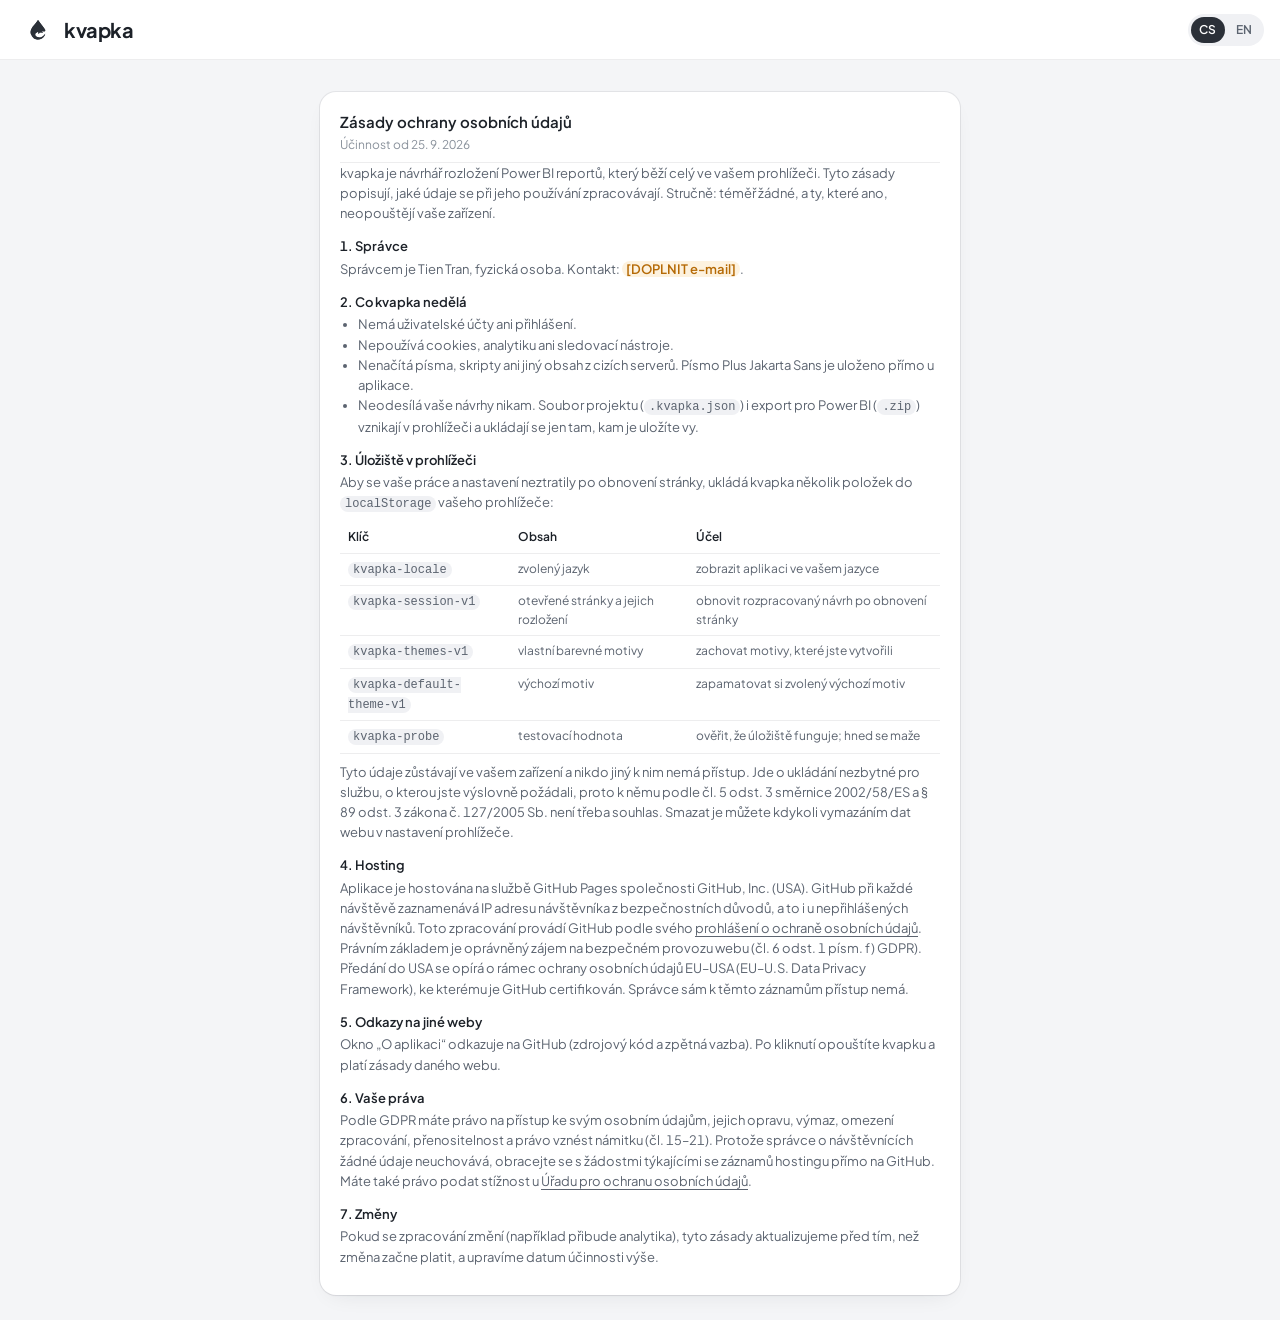
==== commit 42e1fc09: "refactor: rename leftover storage keys" ====
--- a/privacy.html
+++ b/privacy.html
@@ -59,10 +59,10 @@
                     </thead>
                     <tbody>
                         <tr><td><code>kvapka-locale</code></td><td>zvolený jazyk</td><td>zobrazit aplikaci ve vašem jazyce</td></tr>
-                        <tr><td><code>kb-layout-session-v1</code></td><td>otevřené stránky a jejich rozložení</td><td>obnovit rozpracovaný návrh po obnovení stránky</td></tr>
-                        <tr><td><code>kb-layout-themes-v1</code></td><td>vlastní barevné motivy</td><td>zachovat motivy, které jste vytvořili</td></tr>
-                        <tr><td><code>kb-layout-default-theme-v1</code></td><td>výchozí motiv</td><td>zapamatovat si zvolený výchozí motiv</td></tr>
-                        <tr><td><code>kb-layout-probe</code></td><td>testovací hodnota</td><td>ověřit, že úložiště funguje; hned se maže</td></tr>
+                        <tr><td><code>kvapka-session-v1</code></td><td>otevřené stránky a jejich rozložení</td><td>obnovit rozpracovaný návrh po obnovení stránky</td></tr>
+                        <tr><td><code>kvapka-themes-v1</code></td><td>vlastní barevné motivy</td><td>zachovat motivy, které jste vytvořili</td></tr>
+                        <tr><td><code>kvapka-default-theme-v1</code></td><td>výchozí motiv</td><td>zapamatovat si zvolený výchozí motiv</td></tr>
+                        <tr><td><code>kvapka-probe</code></td><td>testovací hodnota</td><td>ověřit, že úložiště funguje; hned se maže</td></tr>
                     </tbody>
                 </table>
             </div>
@@ -109,10 +109,10 @@
                     </thead>
                     <tbody>
                         <tr><td><code>kvapka-locale</code></td><td>chosen language</td><td>show the app in your language</td></tr>
-                        <tr><td><code>kb-layout-session-v1</code></td><td>open pages and their layouts</td><td>restore your work after a reload</td></tr>
-                        <tr><td><code>kb-layout-themes-v1</code></td><td>custom colour themes</td><td>keep the themes you created</td></tr>
-                        <tr><td><code>kb-layout-default-theme-v1</code></td><td>default theme</td><td>remember your chosen default theme</td></tr>
-                        <tr><td><code>kb-layout-probe</code></td><td>test value</td><td>check that storage works; removed immediately</td></tr>
+                        <tr><td><code>kvapka-session-v1</code></td><td>open pages and their layouts</td><td>restore your work after a reload</td></tr>
+                        <tr><td><code>kvapka-themes-v1</code></td><td>custom colour themes</td><td>keep the themes you created</td></tr>
+                        <tr><td><code>kvapka-default-theme-v1</code></td><td>default theme</td><td>remember your chosen default theme</td></tr>
+                        <tr><td><code>kvapka-probe</code></td><td>test value</td><td>check that storage works; removed immediately</td></tr>
                     </tbody>
                 </table>
             </div>
--- a/assets/fonts/fonts.css
+++ b/assets/fonts/fonts.css
@@ -0,0 +1,29 @@
+/* assets/fonts/fonts.css
+ *
+ * Plus Jakarta Sans, self-hosted. Loading it from fonts.googleapis.com sent
+ * every visitor's IP to Google (LG München I, 3 O 17493/20), so the files
+ * live here instead. Variable woff2 (weights 200–800) from Fontsource
+ * @fontsource-variable/plus-jakarta-sans@5.3.0; licence in OFL.txt.
+ *
+ * Only the two subsets Czech and English need: latin (á é í ó ú ý) and
+ * latin-ext (č ď ě ň ř š ť ů ž). The browser fetches latin-ext only when a
+ * page actually uses one of its characters.
+ */
+
+@font-face {
+  font-family: "Plus Jakarta Sans";
+  font-style: normal;
+  font-display: swap;
+  font-weight: 200 800;
+  src: url("plus-jakarta-sans-latin-ext-wght-normal.woff2") format("woff2");
+  unicode-range: U+0100-02BA, U+02BD-02C5, U+02C7-02CC, U+02CE-02D7, U+02DD-02FF, U+0304, U+0308, U+0329, U+1D00-1DBF, U+1E00-1E9F, U+1EF2-1EFF, U+2020, U+20A0-20AB, U+20AD-20C0, U+2113, U+2C60-2C7F, U+A720-A7FF;
+}
+
+@font-face {
+  font-family: "Plus Jakarta Sans";
+  font-style: normal;
+  font-display: swap;
+  font-weight: 200 800;
+  src: url("plus-jakarta-sans-latin-wght-normal.woff2") format("woff2");
+  unicode-range: U+0000-00FF, U+0131, U+0152-0153, U+02BB-02BC, U+02C6, U+02DA, U+02DC, U+0304, U+0308, U+0329, U+2000-206F, U+20AC, U+2122, U+2191, U+2193, U+2212, U+2215, U+FEFF, U+FFFD;
+}
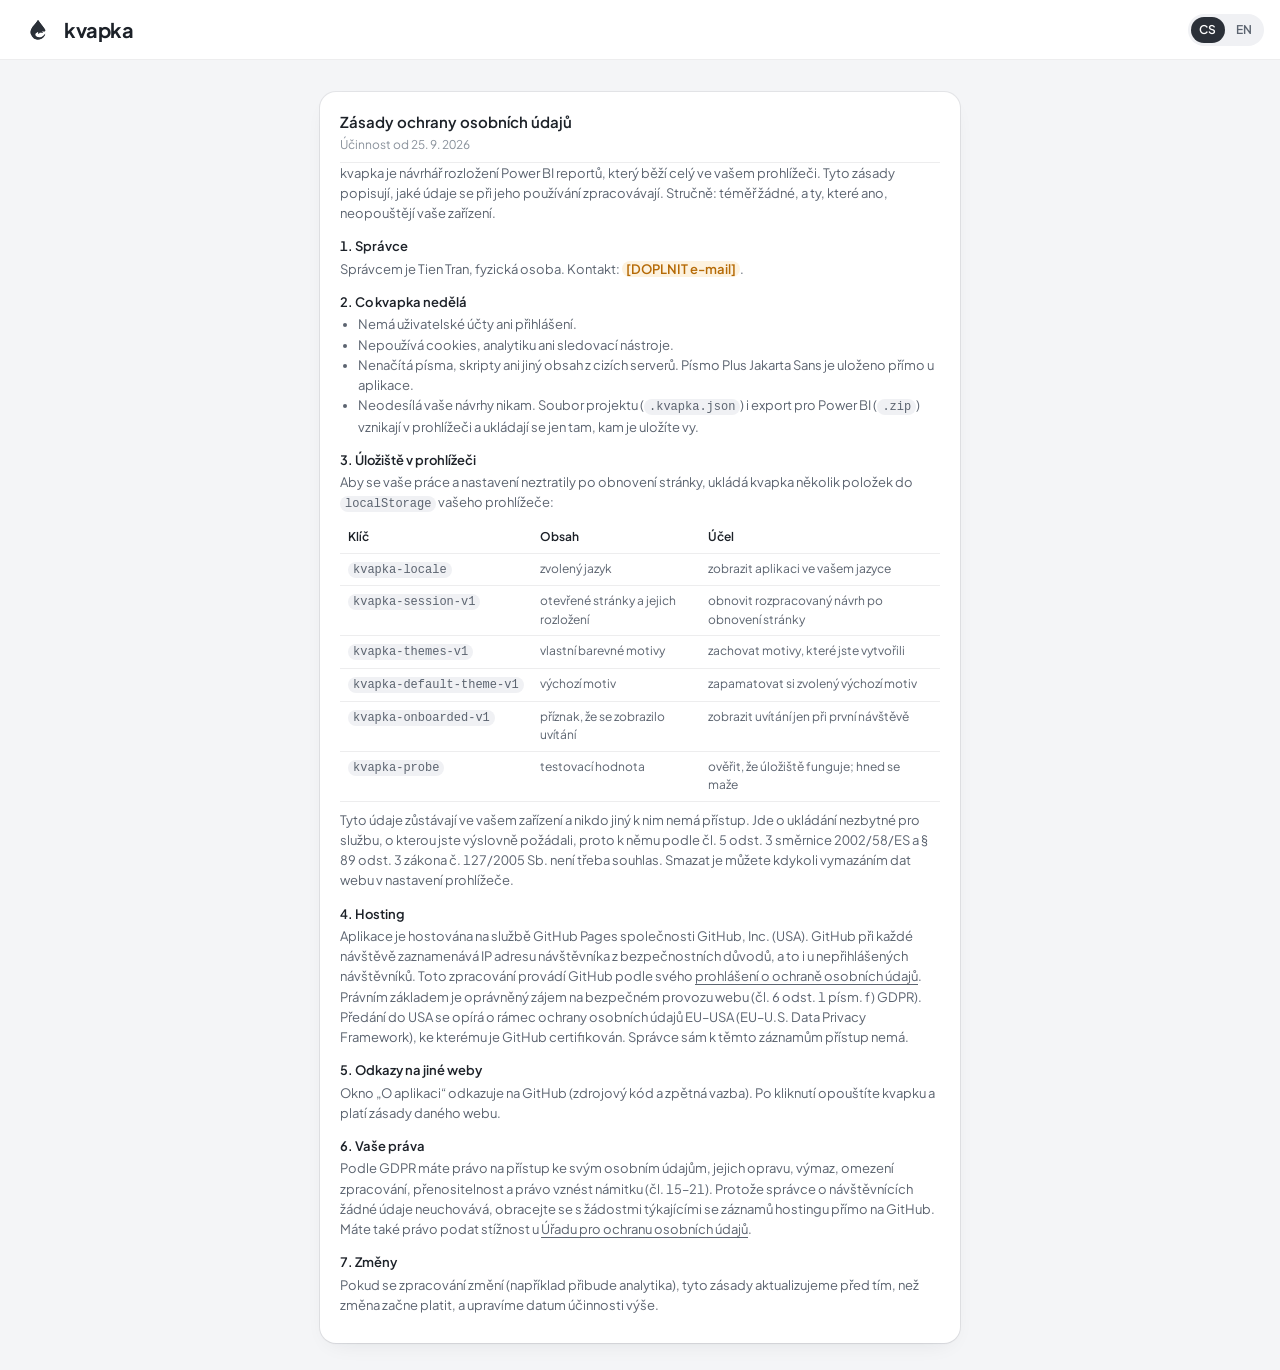
==== commit 70122b9f: "feat: add a Help modal with the Power BI import guide, keyboard shortcuts and a first-run welcome, a" ====
--- a/privacy.html
+++ b/privacy.html
@@ -62,6 +62,7 @@
                         <tr><td><code>kvapka-session-v1</code></td><td>otevřené stránky a jejich rozložení</td><td>obnovit rozpracovaný návrh po obnovení stránky</td></tr>
                         <tr><td><code>kvapka-themes-v1</code></td><td>vlastní barevné motivy</td><td>zachovat motivy, které jste vytvořili</td></tr>
                         <tr><td><code>kvapka-default-theme-v1</code></td><td>výchozí motiv</td><td>zapamatovat si zvolený výchozí motiv</td></tr>
+                        <tr><td><code>kvapka-onboarded-v1</code></td><td>příznak, že se zobrazilo uvítání</td><td>zobrazit uvítání jen při první návštěvě</td></tr>
                         <tr><td><code>kvapka-probe</code></td><td>testovací hodnota</td><td>ověřit, že úložiště funguje; hned se maže</td></tr>
                     </tbody>
                 </table>
@@ -112,6 +113,7 @@
                         <tr><td><code>kvapka-session-v1</code></td><td>open pages and their layouts</td><td>restore your work after a reload</td></tr>
                         <tr><td><code>kvapka-themes-v1</code></td><td>custom colour themes</td><td>keep the themes you created</td></tr>
                         <tr><td><code>kvapka-default-theme-v1</code></td><td>default theme</td><td>remember your chosen default theme</td></tr>
+                        <tr><td><code>kvapka-onboarded-v1</code></td><td>flag that the welcome was shown</td><td>show the welcome only on your first visit</td></tr>
                         <tr><td><code>kvapka-probe</code></td><td>test value</td><td>check that storage works; removed immediately</td></tr>
                     </tbody>
                 </table>
--- a/assets/style.css
+++ b/assets/style.css
@@ -416,23 +416,37 @@
   line-height: 1;
 }
 
+/* Brand and undo / redo on the left, the actions on the right. Both sides
+   take an equal share of the slack (flex-basis 0), so the subtitle between
+   them lands in the true centre of the bar whatever either side holds. */
+.topbar-start {
+  flex: 1 1 0;
+  min-width: max-content;
+  display: flex;
+  align-items: center;
+  gap: 16px;
+}
+
+/* A hairline between the brand and the first tool, so the undo / redo pair
+   reads as the start of the toolbar rather than part of the logo. */
+.topbar-start .history-buttons {
+  padding-left: 12px;
+  border-left: 1px solid var(--line-strong);
+}
+
 .topbar-subtitle {
   flex-shrink: 0;
-  padding-left: 16px;
-  border-left: 1px solid var(--line-strong);
   font-size: var(--fs-md);
   color: var(--ink-3);
   white-space: nowrap;
 }
 
 .topbar-actions {
-  /* .tab-strip's flex: 1 already pushes this right on one row; the auto
-     margin is what keeps it pinned right on the wrapped narrow bar, where
-     the strip sits on a row of its own. */
-  margin-left: auto;
-  flex-shrink: 0;
+  flex: 1 1 0;
+  min-width: max-content;
   display: flex;
   align-items: center;
+  justify-content: flex-end;
   gap: 8px;
 }
 
@@ -453,13 +467,10 @@
 }
 
 /* The shorter language sits centred in the button's reserved width, not
-   pushed to one side of it. The subtitle keeps its left edge. */
-.btn [data-i18n-stable] {
+   pushed to one side of it — the centred subtitle too. */
+.btn [data-i18n-stable],
+.topbar-subtitle[data-i18n-stable] {
   justify-items: center;
-}
-
-.topbar-subtitle[data-i18n-stable] {
-  justify-items: start;
 }
 
 /* The CS / EN switch: the sidebar's segmented pill, sized down so it reads
@@ -517,20 +528,18 @@
 }
 
 /* ----------------------------------------------------
-   PAGE TABS — centred in the top bar.
-
-   The strip is the only elastic item in the bar (flex: 1 + min-width: 0), so
-   it absorbs the slack on wide screens — which centres the tabs — and is the
-   first thing to give when the window narrows. Only .tab-viewport shrinks;
-   the arrows and the + sit outside it at their natural size, so they can
-   never be squashed, and the + never scrolls out of reach.
+   PAGE TABS — in a row above the sheet (see MAIN below), or
+   on the top bar's own row in the stacked layout, where
+   ui/tabs.js moves the strip.
+
+   Only .tab-viewport shrinks; the arrows and the + sit outside it at their
+   natural size, so they can never be squashed, and the + never scrolls out
+   of reach.
 -----------------------------------------------------*/
 .tab-strip {
-  flex: 1 1 auto;
   min-width: 0;
   display: flex;
   align-items: center;
-  justify-content: center;
   gap: 6px;
 }
 
@@ -812,9 +821,10 @@
   background: var(--surface-2);
 }
 
-/* Opens a modal, not a section: pinned to the foot of the rail, away from
-   the three it would otherwise read as a fourth of. */
-.rail-btn--about {
+/* Help and About open modals, not sections: pinned to the foot of the rail,
+   away from the three they would otherwise read as more of. The first of the
+   pair takes the free space. */
+.rail-btn--help {
   margin-top: auto;
 }
 
@@ -1444,10 +1454,11 @@
 }
 
 /* ----------------------------------------------------
-   MAIN — the workspace. The sheet and its caption sit
-   on the centre line. Only horizontal centring: a
-   vertical one would move the wrapper top that
-   computeEffectiveScale() measures.
+   MAIN — the workspace. The page tabs in a row at the
+   top, the sheet under them on the centre line. Only
+   horizontal centring for the sheet: a vertical one
+   would move the wrapper top that computeEffectiveScale()
+   measures.
 -----------------------------------------------------*/
 /* The one scroll container in the desktop shell. No reserved scrollbar
    gutter: the sheet is fitted to both width and height, so nothing overflows
@@ -1461,7 +1472,6 @@
   min-height: 0;
   overflow: hidden auto;
   padding: var(--gutter);
-  text-align: center;
 }
 
 #canvas-wrapper {
@@ -1470,23 +1480,17 @@
   width: fit-content;
   max-width: 100%;
   margin: 0 auto;
-  /* Bottom padding only, sized for the caption: the scale measurement reads
-     this padding, so the caption has to live inside it. */
-  padding: 0 0 32px;
+  padding: 0;
   border: 0;
-  text-align: left;
-}
-
-.sheet-caption {
-  position: absolute;
-  left: 0;
-  right: 0;
-  bottom: 0;
-  font-size: var(--fs-sm);
-  font-weight: 500;
-  letter-spacing: 0.01em;
-  color: var(--ink-3);
-  text-align: center;
+}
+
+/* The page tabs, in a row above the sheet rather than tied to its size:
+   pages on different templates have differently sized sheets, and a switch
+   must not move the tab that was just clicked. The sheet hangs from below
+   this row, so it doesn't move either, and computeEffectiveScale() counts the
+   row through the wrapper's top offset. The padding is the gap to the sheet. */
+.main > .tab-strip {
+  padding-bottom: 12px;
 }
 
 #canvas {
@@ -2490,6 +2494,91 @@
   border-radius: var(--r-sm);
   background: var(--surface-2);
   font-size: var(--fs-sm);
+  /* A key or file name is one token: never split the pill across lines. */
+  white-space: nowrap;
+}
+
+/* Keys in Help's shortcut table (ui/help.js): the code pill, with a key's
+   bottom edge. */
+.legal-doc kbd {
+  display: inline-block;
+  min-width: 1.6em;
+  padding: 1px 5px;
+  border-radius: var(--r-sm);
+  border-bottom: 2px solid var(--line);
+  background: var(--surface-2);
+  color: var(--ink);
+  font: inherit;
+  font-size: var(--fs-sm);
+  line-height: 1.4;
+  text-align: center;
+  white-space: nowrap;
+}
+
+.help-combo {
+  white-space: nowrap;
+}
+
+.help-keys {
+  line-height: 1.9;
+}
+
+/* The three steps of Help and the first-run welcome: a numbered list, each
+   step a bold title over what to do. */
+.help-steps {
+  display: flex;
+  flex-direction: column;
+  gap: 10px;
+  margin: 8px 0;
+  padding: 0;
+  list-style: none;
+  counter-reset: help-step;
+  font-size: var(--fs-md);
+  line-height: 1.5;
+  color: var(--ink-2);
+}
+
+.help-steps li {
+  display: grid;
+  grid-template-columns: 24px 1fr;
+  column-gap: 10px;
+  counter-increment: help-step;
+}
+
+.help-steps li::before {
+  content: counter(help-step);
+  grid-row: span 2;
+  display: grid;
+  place-items: center;
+  width: 24px;
+  height: 24px;
+  border-radius: 50%;
+  background: var(--pink-soft);
+  color: var(--pink);
+  font-size: var(--fs-sm);
+  font-weight: 600;
+}
+
+.help-steps strong {
+  color: var(--ink);
+  font-weight: 600;
+}
+
+.help-steps code {
+  padding: 1px 5px;
+  border-radius: var(--r-sm);
+  background: var(--surface-2);
+  font-size: var(--fs-sm);
+  white-space: nowrap;
+}
+
+.help-note {
+  color: var(--ink-3);
+  font-size: var(--fs-sm);
+}
+
+.welcome-card {
+  max-width: 480px;
 }
 
 .legal-table {
@@ -2705,10 +2794,20 @@
     row-gap: 8px;
   }
 
+  /* Natural width again, so the actions wrap up beside the brand and the
+     strip (moved here by ui/tabs.js) takes a row of its own. */
+  .topbar-start,
+  .topbar-actions {
+    flex: 0 0 auto;
+  }
+
+  .topbar-actions {
+    margin-left: auto;
+  }
+
   .tab-strip {
     order: 3;
     flex-basis: 100%;
-    justify-content: flex-start;
   }
 
   .app {
@@ -2736,7 +2835,7 @@
     height: 52px;
   }
 
-  .rail-btn--about {
+  .rail-btn--help {
     margin-top: 0;
   }
 
@@ -2782,18 +2881,6 @@
     pointer-events: auto;
   }
 
-  /* The caption may end up over the covered panels, so it sits on a chip
-     of the workspace colour. */
-  .sheet-caption {
-    left: 50%;
-    right: auto;
-    width: max-content;
-    padding: 2px 10px;
-    transform: translateX(-50%);
-    border-radius: var(--r-pill);
-    background: var(--bg);
-  }
-
   /* The covered panels recede — a fade, nothing that changes their size —
      over the last stretch of the cover, driven by the sheet's own position:
      from fully in view to its top meeting the bar. Scroll-linked, so it
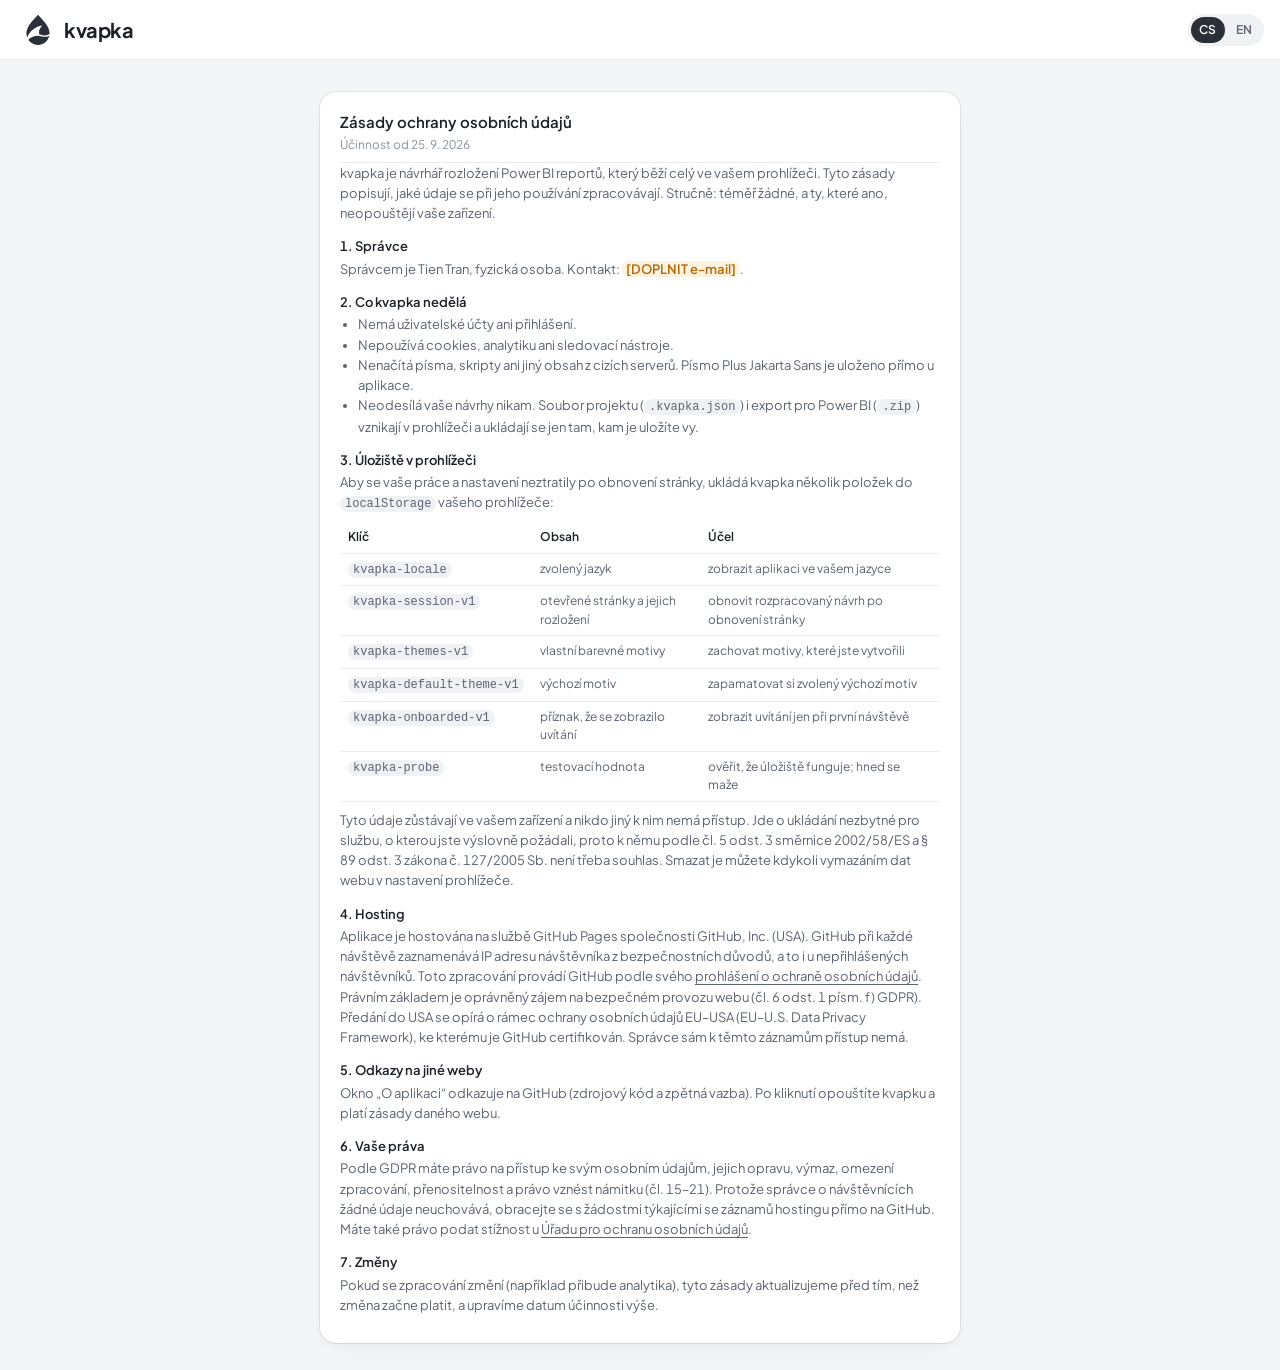
==== commit df69360c: "feat: replace the kvapka logo and favicons with the new drop, with a pink browser favicon" ====
--- a/privacy.html
+++ b/privacy.html
@@ -17,9 +17,8 @@
     <header class="topbar">
         <a class="brand" href="./">
             <svg class="brand-mark" viewBox="0 0 1024 1024" fill="currentColor" aria-hidden="true">
-                <path d="M512.155 226.004C516.011 231.756 519.167 238.789 523.115 244.793C554.794 292.971 592.947 336.254 629.214 380.983C657.706 416.122 687.616 451.624 707.702 492.489C710.777 498.745 714.936 506.954 716.922 513.573C719.911 518.525 724.337 525.165 722.552 531.299C720.619 537.942 714.728 544.187 709.475 549.005C704 554.027 691.489 565.582 683.014 563.11C678.743 561.865 673.565 556.72 669.223 555.096C649.333 545.557 630.745 545.461 609.584 550.015C624.043 552.902 646.901 560.852 656.693 573.177C663.812 582.138 646.19 587.111 640.433 587.874C620.252 592.438 596.012 593.533 576.046 587.851C573.826 587.239 571.651 586.477 569.535 585.568C552.494 607.801 537.22 620.163 509.388 627.427C516.785 612.419 523.193 591.066 512.967 575.876C505.297 571.716 498.11 571.527 489.896 574.039C454.127 584.979 422.809 619.841 434.009 659.163C439.701 679.147 459.703 695.263 477.159 705.239C515.048 725.179 560.422 727.565 601.168 715.281C640.946 703.289 668.376 679.818 695.055 648.945C701.388 641.616 712.459 626.814 717.044 618.233C717.349 617.664 717.64 617.087 717.918 616.504C714.731 628.732 711.904 639.829 707.258 651.612C690.548 693.849 660.29 729.344 621.232 752.531C572.186 781.802 513.398 790.025 458.203 775.335C438.912 770.311 420.771 762.033 403.559 752.046C401 750.561 393.978 746.195 391.983 744.331C384.662 739.787 377.259 733.136 370.714 727.53C357.305 716.042 347.587 701.281 338.551 686.304C334.742 679.99 330.874 673.973 327.587 667.347C319.644 655.111 313.387 637.024 309.192 623.441C294.674 576.443 300.712 523.453 323.962 480.097C344.418 441.953 375.809 404.182 403.555 370.759C419.738 351.271 435.695 331.598 451.425 311.743C473.78 283.747 494.641 257.369 512.155 226.004Z"/>
-                <path d="M512.155 226.004C516.011 231.756 519.167 238.789 523.115 244.793C554.794 292.971 592.947 336.254 629.214 380.983C657.706 416.122 687.616 451.624 707.702 492.489C710.777 498.745 714.936 506.954 716.922 513.573C712.111 509.973 707.598 503.819 702.714 499.687C677.552 478.398 647.533 462.222 615.436 454.39C609.308 452.945 603.128 451.73 596.91 450.747C589.014 449.573 578.903 448.865 571.829 445.24C559.533 438.939 547.349 429.254 536.098 421.089C506.29 399.456 465.905 380.031 428.097 384.568C427.445 384.647 426.794 384.729 426.143 384.815C429.691 390.976 437.272 398.337 441.974 404.045C455.128 420.011 469.983 458.9 445.59 471.86C393.996 499.273 345.267 546.284 330.684 604.773C326.752 620.498 325.183 636.721 326.029 652.908C326.225 657.474 327.735 663.577 327.587 667.347C319.644 655.111 313.387 637.024 309.192 623.441C294.674 576.443 300.712 523.453 323.962 480.097C344.418 441.953 375.809 404.182 403.555 370.759C419.738 351.271 435.695 331.598 451.425 311.743C473.78 283.747 494.641 257.369 512.155 226.004Z"/>
-                <path d="M391.983 744.331C392.812 742.04 389.849 739.85 388.204 738.116C359.601 707.965 354.233 662.105 370.578 624.893C382.873 596.78 405.797 574.676 434.339 563.412C454.088 555.797 477.179 553.768 497.046 562.514C501.43 564.444 511.326 571.24 512.967 575.876C505.297 571.716 498.11 571.527 489.896 574.039C454.127 584.979 422.809 619.841 434.009 659.163C439.701 679.147 459.703 695.263 477.159 705.239C515.048 725.179 560.422 727.565 601.168 715.281C640.946 703.289 668.376 679.818 695.055 648.945C701.388 641.616 712.459 626.814 717.044 618.233C717.349 617.664 717.64 617.087 717.918 616.504C714.731 628.732 711.904 639.829 707.258 651.612C690.548 693.849 660.29 729.344 621.232 752.531C572.186 781.802 513.398 790.025 458.203 775.335C438.912 770.311 420.771 762.033 403.559 752.046C401 750.561 393.978 746.195 391.983 744.331Z"/>
+                <path d="M511.876 76.4281L628.595 202.824C727.646 312.25 839.375 444.481 841.529 600.464C841.661 609.978 841.194 619.449 840.72 628.948C778.332 668.978 720.338 672.967 648.241 657.941C633.756 654.922 619.458 650.858 605.072 647.424C587.693 643.107 570.092 639.738 552.347 637.333C544.53 619.653 540.224 600.622 539.667 581.299C537.648 508.99 584.908 432.698 633.043 382.1C607.157 384.176 585.816 388.451 560.846 395.052C532.372 403.031 504.645 413.464 477.975 426.235C350.708 487.171 252.299 590.465 205.218 724.19C191.809 688.992 184.187 651.856 182.648 614.222C181.603 588.939 184.353 562.52 189.284 537.742C213.237 417.379 295.027 316.731 374.136 226.821C419.507 176.196 465.423 126.062 511.876 76.4281Z"/>
+                <path d="M832.964 673.952L833.482 674.735C832.419 682.459 827.763 698.414 825.33 706.014C811.614 750.057 788.762 790.711 758.265 825.321C701.36 890.696 620.905 930.907 534.46 937.178C463.203 942.356 392.26 923.564 332.911 883.79C317.276 873.34 306.923 864.808 292.928 852.628C269.319 830.36 256.958 815.681 238.133 789.429C254.1 774.402 266.824 762.9 284.393 749.589C362.806 690.18 454.925 662.39 552.741 679.733C579.524 684.481 602.037 691.042 628.47 697.107C702.569 714.111 766.192 712.563 832.964 673.952Z"/>
             </svg>
             <span class="brand-name">kvapka</span>
         </a>
--- a/assets/style.css
+++ b/assets/style.css
@@ -828,46 +828,37 @@
   margin-top: auto;
 }
 
+/* A dot on a rail item: something there needs attention (Customize
+   Elements: edits not yet saved). */
+.rail-btn {
+  position: relative;
+}
+
+.rail-btn::after {
+  content: "";
+  position: absolute;
+  top: 8px;
+  right: calc(50% - 16px);
+  width: 8px;
+  height: 8px;
+  border-radius: 50%;
+  background: var(--pink);
+  box-shadow: 0 0 0 2px var(--surface);
+  opacity: 0;
+  scale: 0.3;
+  transition: opacity var(--base) ease, scale var(--base) var(--ease-out);
+  pointer-events: none;
+}
+
+.rail-btn.has-dot::after {
+  opacity: 1;
+  scale: 1;
+}
+
 .rail-btn.is-active,
 .rail-btn.is-active:hover {
   color: var(--pink);
   background: var(--pink-soft);
-}
-
-/* The "Vlastní prvky" section swaps the inspector + workspace for its
-   placeholder (toggled by ui/rail.js). */
-.placeholder {
-  display: none;
-  flex: 1;
-  flex-direction: column;
-  align-items: center;
-  justify-content: center;
-  gap: 8px;
-  padding: 48px;
-  text-align: center;
-  color: var(--ink-3);
-}
-
-.placeholder svg {
-  width: 40px;
-  height: 40px;
-  margin-bottom: 8px;
-  color: var(--ink-4);
-}
-
-.placeholder h2 {
-  font-size: var(--fs-lg);
-  font-weight: 600;
-  color: var(--ink);
-}
-
-body.section-prvky .placeholder {
-  display: flex;
-}
-
-body.section-prvky .sidebar,
-body.section-prvky .main {
-  display: none;
 }
 
 /* ----------------------------------------------------
@@ -1184,6 +1175,53 @@
 }
 
 /* ----------------------------------------------------
+   SWITCH — the one on/off control (ui/switch.js):
+   a pill whose thumb slides across, pink when on.
+-----------------------------------------------------*/
+.switch {
+  position: relative;
+  flex-shrink: 0;
+  width: 34px;
+  height: 20px;
+  border-radius: var(--r-pill);
+  background: var(--ink-4);
+  transition: background var(--fast) ease;
+}
+
+.switch__thumb {
+  position: absolute;
+  top: 2px;
+  left: 2px;
+  width: 16px;
+  height: 16px;
+  border-radius: 50%;
+  background: #fff;
+  box-shadow: 0 1px 2px rgba(28, 33, 40, 0.3);
+  transition: transform var(--base) var(--ease-out);
+}
+
+.switch:hover:not([aria-checked="true"]) {
+  background: var(--ink-3);
+}
+
+.switch[aria-checked="true"] {
+  background: var(--pink);
+}
+
+.switch[aria-checked="true"]:hover {
+  background: var(--pink-hover);
+}
+
+.switch[aria-checked="true"] .switch__thumb {
+  transform: translateX(14px);
+}
+
+.switch:focus-visible {
+  outline: none;
+  box-shadow: 0 0 0 3px var(--pink-ring);
+}
+
+/* ----------------------------------------------------
    PANEL ROWS (label left, control right)
 -----------------------------------------------------*/
 .panel-row {
@@ -1204,7 +1242,8 @@
   font-feature-settings: inherit;
 }
 
-.panel-row select {
+.panel-row select,
+.el-select {
   width: 72px;
   height: 32px;
   flex-shrink: 0;
@@ -1223,7 +1262,8 @@
   transition: box-shadow var(--fast) ease;
 }
 
-.panel-row select:hover:not(:disabled) {
+.panel-row select:hover:not(:disabled),
+.el-select:hover:not(:disabled) {
   box-shadow: inset 0 0 0 1px var(--pink);
 }
 
@@ -1566,6 +1606,17 @@
   -webkit-mask: var(--glyph) center / contain no-repeat;
   mask: var(--glyph) center / contain no-repeat;
   pointer-events: none;
+}
+
+/* The project's element styles (Customize Elements), drawn lightly: the
+   card's corners, fill, border and shadow, set per card by renderLayout.js
+   styleCard(). Hover and selection rings, declared below, still win. */
+.canvas-element.slicer,
+.canvas-element.kpi,
+.canvas-element.chart {
+  border-radius: var(--el-radius, 6px);
+  background: var(--el-bg, var(--surface));
+  box-shadow: var(--el-shadow,) var(--el-ring, inset 0 0 0 1px var(--line-strong));
 }
 
 .canvas-element.slicer {
@@ -2421,6 +2472,89 @@
   font-size: var(--fs-sm);
 }
 
+/* The GitHub panel: the mark beside the repo, then the two ways to write in.
+   The buttons are <a>s (new tab), so the <button> base is restated here. */
+.about__github {
+  display: grid;
+  grid-template-columns: 40px 1fr;
+  column-gap: 12px;
+  row-gap: 10px;
+  align-items: center;
+  margin-top: 8px;
+  padding: 14px;
+  border-radius: var(--r-md);
+  background: var(--surface-2);
+}
+
+.about__github-mark {
+  display: grid;
+  place-items: center;
+  width: 40px;
+  height: 40px;
+  border-radius: var(--r-sm);
+  color: #fff;
+  background: var(--ink);
+}
+
+.about__github-mark svg {
+  width: 24px;
+  height: 24px;
+}
+
+.about__github-head {
+  display: flex;
+  flex-direction: column;
+  min-width: 0;
+}
+
+.about__github-title {
+  margin: 0;
+  font-size: var(--fs-md);
+  font-weight: 600;
+}
+
+.about__github-repo {
+  color: var(--ink-3);
+  font-size: var(--fs-sm);
+  text-decoration: none;
+  overflow-wrap: anywhere;
+}
+
+.about__github-repo:hover,
+.about__github-repo:focus-visible {
+  color: var(--pink);
+  text-decoration: underline;
+  text-underline-offset: 3px;
+}
+
+.about__github-text {
+  grid-column: 1 / -1;
+  margin: 0;
+  color: var(--ink-2);
+  font-size: var(--fs-md);
+  line-height: 1.5;
+}
+
+.about__github-actions {
+  grid-column: 1 / -1;
+  display: flex;
+  flex-wrap: wrap;
+  gap: 8px;
+}
+
+.about__github-btn {
+  height: 32px;
+  font-weight: 500;
+  text-decoration: none;
+  transition: background var(--fast) ease, color var(--fast) ease,
+    box-shadow var(--fast) ease;
+}
+
+.about__github-btn:focus-visible {
+  outline: 2px solid var(--pink);
+  outline-offset: 2px;
+}
+
 .about__links {
   display: flex;
   flex-direction: column;
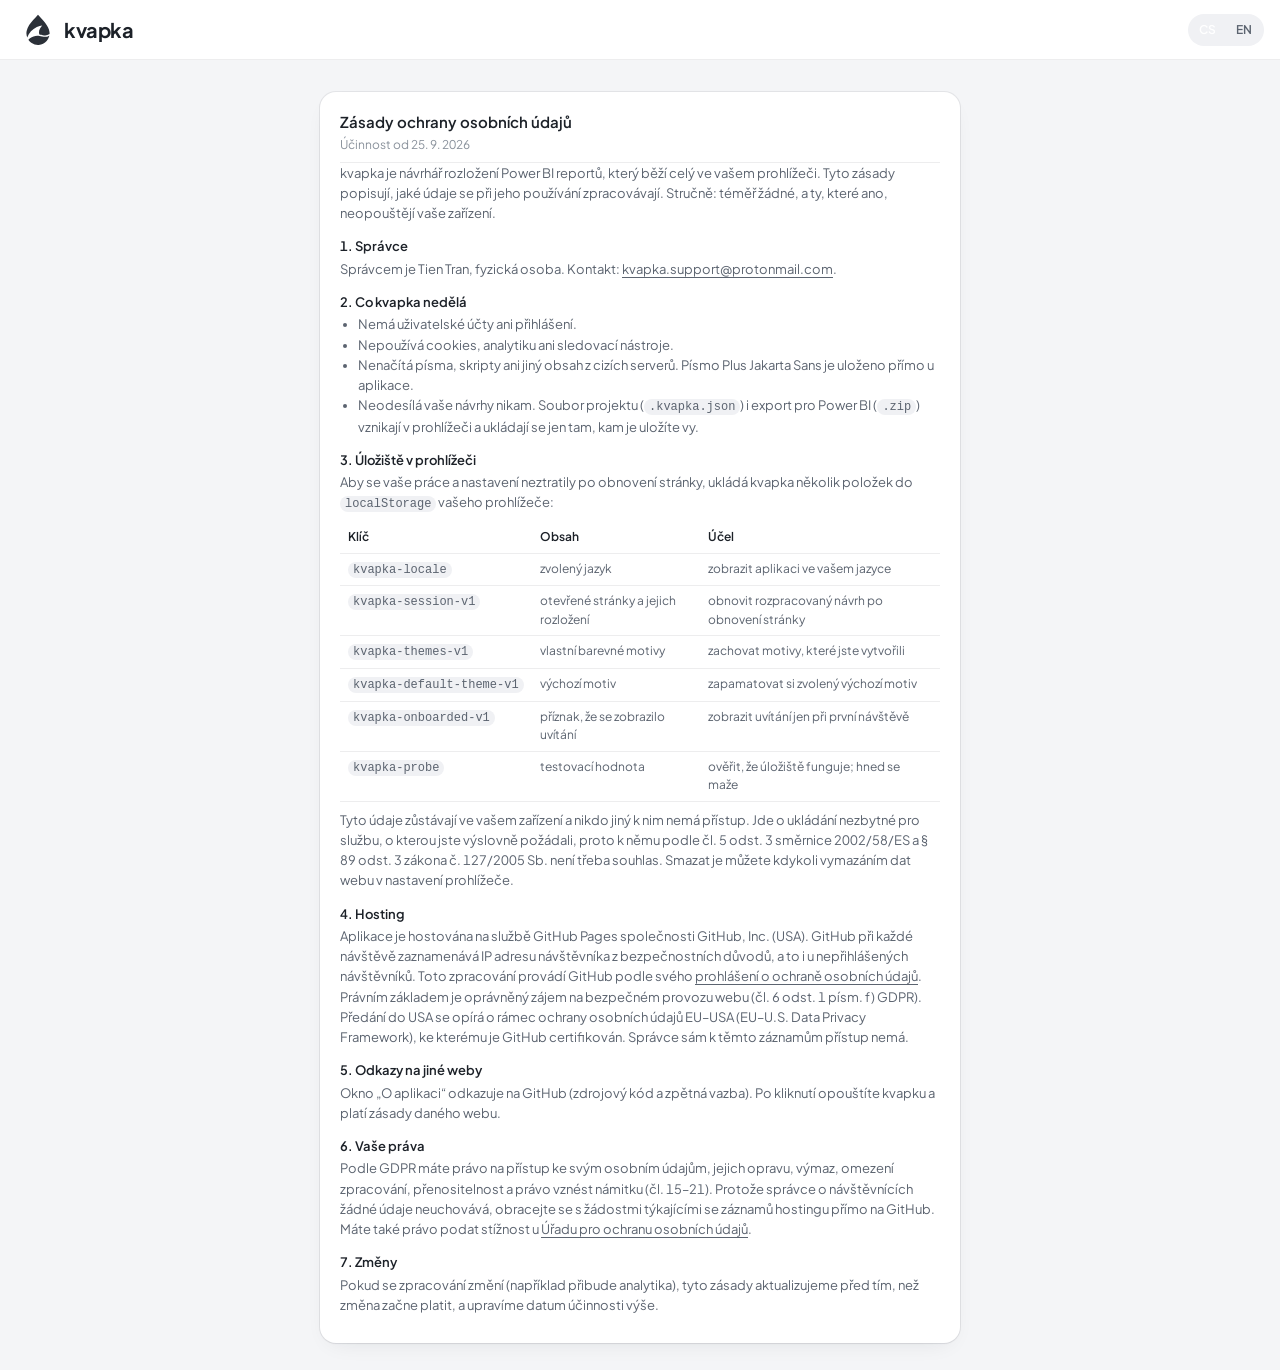
==== commit 5f8440bc: "fix: fill in the support contact in the privacy policy and terms of use and drop the placeholder sty" ====
--- a/privacy.html
+++ b/privacy.html
@@ -39,7 +39,7 @@
             <p>kvapka je návrhář rozložení Power BI reportů, který běží celý ve vašem prohlížeči. Tyto zásady popisují, jaké údaje se při jeho používání zpracovávají. Stručně: téměř žádné, a ty, které ano, neopouštějí vaše zařízení.</p>
 
             <h2>1. Správce</h2>
-            <p>Správcem je Tien Tran, fyzická osoba. Kontakt: <span class="legal-todo">[DOPLNIT e-mail]</span>.</p>
+            <p>Správcem je Tien Tran, fyzická osoba. Kontakt: <a href="mailto:kvapka.support@protonmail.com">kvapka.support@protonmail.com</a>.</p>
 
             <h2>2. Co kvapka nedělá</h2>
             <ul>
@@ -90,7 +90,7 @@
             <p>kvapka is a Power BI report layout designer that runs entirely in your browser. This policy describes what data is processed when you use it. In short: almost none, and what there is stays on your device.</p>
 
             <h2>1. Controller</h2>
-            <p>The controller is Tien Tran, a private individual. Contact: <span class="legal-todo">[TODO email]</span>.</p>
+            <p>The controller is Tien Tran, a private individual. Contact: <a href="mailto:kvapka.support@protonmail.com">kvapka.support@protonmail.com</a>.</p>
 
             <h2>2. What kvapka does not do</h2>
             <ul>
--- a/assets/style.css
+++ b/assets/style.css
@@ -474,36 +474,10 @@
 }
 
 /* The CS / EN switch: the sidebar's segmented pill, sized down so it reads
-   as a setting beside the export button rather than as a second action. */
+   as a setting beside the export button rather than as a second action. Its
+   slate pill slides between the two (.has-thumb, ui/thumb.js). */
 .lang-switch {
-  --thumb-gap: 2px;   /* = .segmented's gap: the thumb travels one column + it */
-  position: relative;
   flex-shrink: 0;
-  isolation: isolate;
-}
-
-/* The slate pill is one element that slides between the two options, rather
-   than each option lighting up its own background — the same object moving
-   from CS to EN is what makes it read as a switch. The columns are equal
-   (1fr 1fr), so one column plus the gap is exactly the distance to travel. */
-.lang-switch::before {
-  content: "";
-  position: absolute;
-  z-index: -1;
-  top: 3px;
-  bottom: 3px;
-  left: 3px;
-  width: calc((100% - 6px - var(--thumb-gap)) / 2);
-  border-radius: var(--r-pill);
-  background: var(--slate);
-}
-
-.lang-switch[data-ready]::before {
-  transition: transform var(--slow) var(--ease-out);
-}
-
-.lang-switch[data-active="en"]::before {
-  transform: translateX(calc(100% + var(--thumb-gap)));
 }
 
 .lang-switch .template-option {
@@ -515,17 +489,6 @@
   letter-spacing: 0.04em;
 }
 
-/* The thumb is the background; the option only changes its ink, easing in
-   step with the thumb arriving under it. */
-.lang-switch .template-option.active {
-  background: none;
-}
-
-@media (prefers-reduced-motion: reduce) {
-  .lang-switch::before {
-    transition: none;
-  }
-}
 
 /* ----------------------------------------------------
    PAGE TABS — in a row above the sheet (see MAIN below), or
@@ -1172,6 +1135,51 @@
   color: #fff;
   font-weight: 600;
   background: var(--slate);
+}
+
+/* SLIDING THUMB (ui/thumb.js) — every switcher: one slate pill slides to the
+   chosen option instead of each option lighting its own background. The
+   same object moving is what reads as a switch. Columns are equal, so one
+   step is a column plus the gap; --thumb-count and --thumb-step come from
+   the helper. It only transitions once data-ready is set, a frame after it
+   first lands, so nothing slides in on load. */
+.has-thumb {
+  --thumb-gap: 2px;   /* = .segmented's and .theme-toggle's gap */
+  position: relative;
+  isolation: isolate;
+}
+
+.has-thumb::before {
+  content: "";
+  position: absolute;
+  z-index: -1;
+  top: 3px;
+  bottom: 3px;
+  left: 3px;
+  width: calc((100% - 6px - (var(--thumb-count, 2) - 1) * var(--thumb-gap)) / var(--thumb-count, 2));
+  border-radius: var(--r-pill);
+  background: var(--slate);
+  transform: translateX(calc(var(--thumb-step, 0) * (100% + var(--thumb-gap))));
+}
+
+.has-thumb[data-ready]::before {
+  transition: transform var(--slow) var(--ease-out);
+}
+
+/* The thumb is the background; the option only changes its ink, easing in
+   step with the thumb arriving under it. */
+.has-thumb > .active {
+  background: none;
+}
+
+.has-thumb > button {
+  transition: color var(--slow) ease, transform var(--fast) var(--ease-out);
+}
+
+@media (prefers-reduced-motion: reduce) {
+  .has-thumb[data-ready]::before {
+    transition: none;
+  }
 }
 
 /* ----------------------------------------------------
@@ -1536,10 +1544,11 @@
 #canvas {
   position: relative;
   border-radius: 6px;
-  /* The dot grid marks the sheet as an artboard, not another white panel
-     beside the sidebar's card. The cards keep a solid surface over it. */
-  background: var(--sheet-dots), var(--surface);
-  box-shadow: 0 0 0 1px var(--line), var(--shadow-sheet);
+  /* The dot grid on the page grey marks the sheet as an artboard, not another
+     white panel beside the sidebar's card — the Elements stage's look. The
+     cards keep a solid surface over it. */
+  background: var(--sheet-dots), var(--bg);
+  box-shadow: inset 0 0 0 1px var(--line), var(--shadow-sheet);
   overflow: visible;
   /* No width/height transition: the scale is measured from this box on every
      render, so a mid-transition size would feed a wrong scale into the next.
@@ -1894,7 +1903,6 @@
   bottom: 0;
   z-index: 50;
   width: 1px;
-  transform: translateX(-50%);
   background: repeating-linear-gradient(to bottom, var(--pink) 0 3px, transparent 3px 6px);
   pointer-events: none;
 }
@@ -2739,14 +2747,6 @@
   color: var(--ink);
 }
 
-.legal-todo {
-  padding: 0 4px;
-  border-radius: var(--r-sm);
-  background: var(--warning-bg);
-  color: var(--warning);
-  font-weight: 600;
-}
-
 /* Standalone pages: undo the fixed-height app shell, then one card under the
    app's own top bar. Both languages sit in the page; #en in the URL shows
    English. No script, so it works with JS off. */
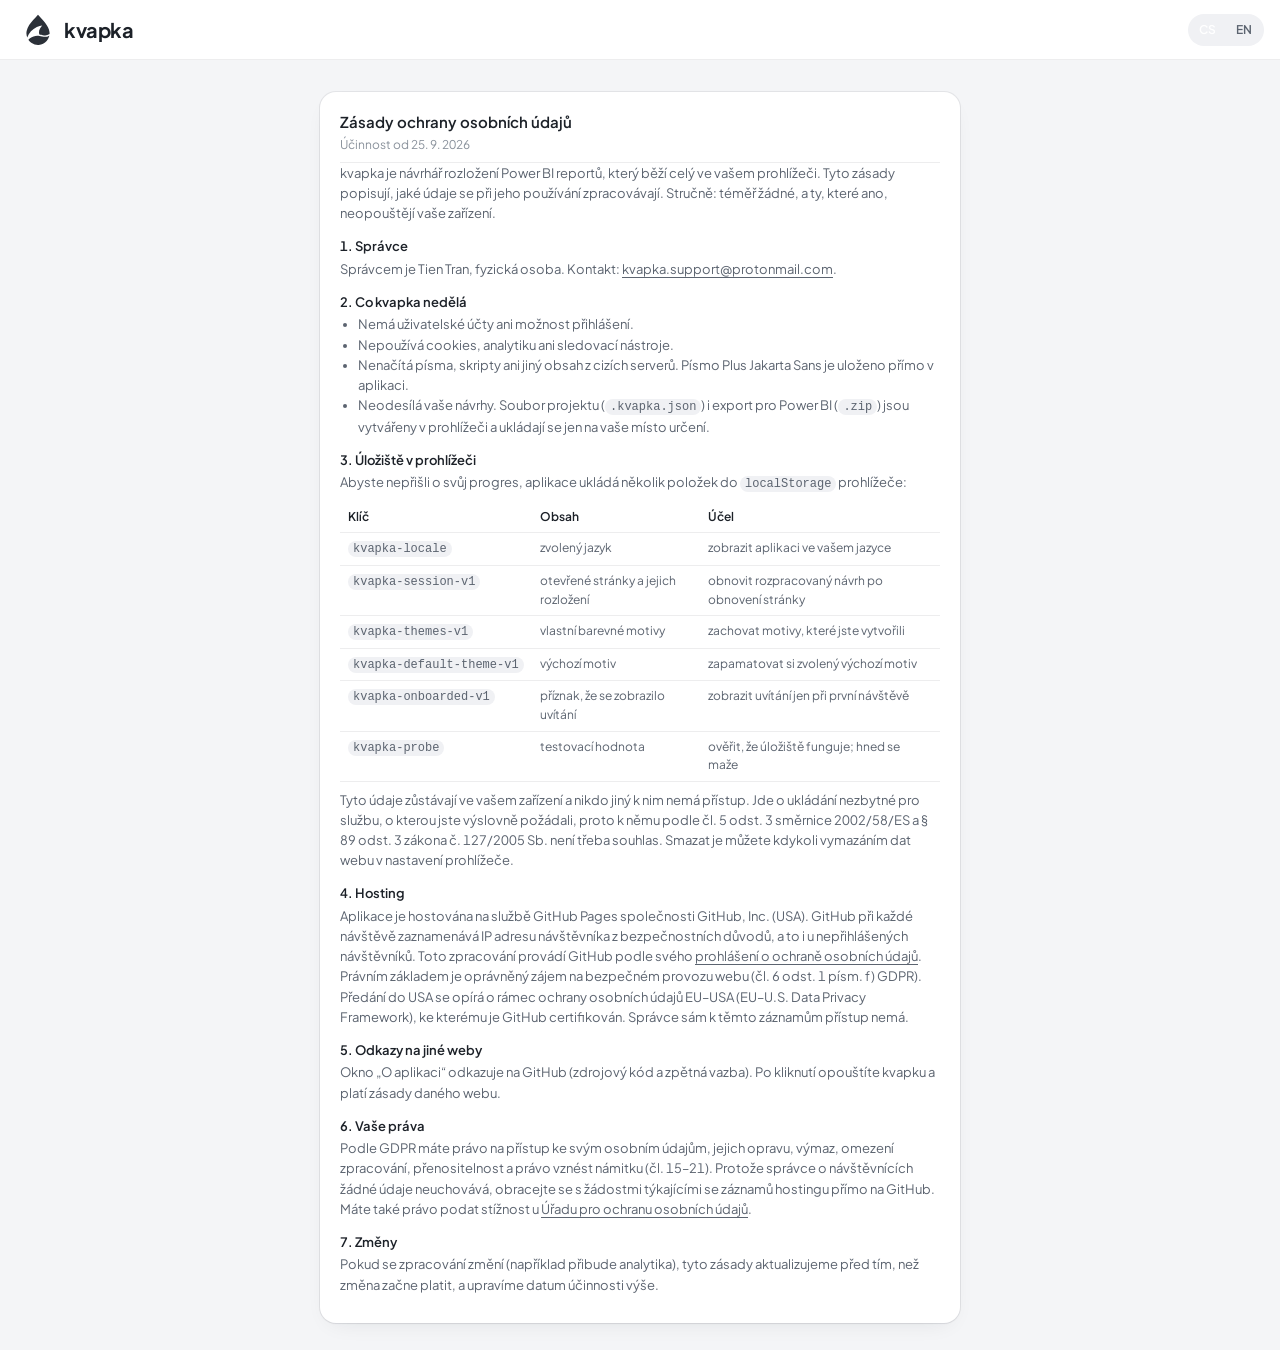
==== commit 96cf4756: "fix: reword parts of the privacy policy" ====
--- a/privacy.html
+++ b/privacy.html
@@ -43,14 +43,14 @@
 
             <h2>2. Co kvapka nedělá</h2>
             <ul>
-                <li>Nemá uživatelské účty ani přihlášení.</li>
+                <li>Nemá uživatelské účty ani možnost přihlášení.</li>
                 <li>Nepoužívá cookies, analytiku ani sledovací nástroje.</li>
-                <li>Nenačítá písma, skripty ani jiný obsah z cizích serverů. Písmo Plus Jakarta Sans je uloženo přímo u aplikace.</li>
-                <li>Neodesílá vaše návrhy nikam. Soubor projektu (<code>.kvapka.json</code>) i export pro Power BI (<code>.zip</code>) vznikají v prohlížeči a ukládají se jen tam, kam je uložíte vy.</li>
+                <li>Nenačítá písma, skripty ani jiný obsah z cizích serverů. Písmo Plus Jakarta Sans je uloženo přímo v aplikaci.</li>
+                <li>Neodesílá vaše návrhy. Soubor projektu (<code>.kvapka.json</code>) i export pro Power BI (<code>.zip</code>) jsou vytvářeny v prohlížeči a ukládají se jen na vaše místo určení.</li>
             </ul>
 
             <h2>3. Úložiště v prohlížeči</h2>
-            <p>Aby se vaše práce a nastavení neztratily po obnovení stránky, ukládá kvapka několik položek do <code>localStorage</code> vašeho prohlížeče:</p>
+            <p>Abyste nepřišli o svůj progres, aplikace ukládá několik položek do <code>localStorage</code> prohlížeče:</p>
             <div class="legal-table">
                 <table>
                     <thead>
--- a/assets/style.css
+++ b/assets/style.css
@@ -48,8 +48,8 @@
   --fs-lg: 15px;
   --fs-xl: 20px;
 
-  /* MOTION — the whole vocabulary. Every transition, animation and JS timeout
-     in the app is built from these (see assets/js/ui/motion.js for the rules):
+  /* MOTION: the whole vocabulary. Every transition, animation and JS timeout
+     is built from these (rules in assets/js/ui/motion.js).
        --ease-out     entering things and small UI
        --ease-in-out  things moving from one place to another
        --ease-panel   large surfaces: sections, popovers
@@ -81,14 +81,13 @@
   box-sizing: border-box;
 }
 
-/* The desktop shell is a fixed-height flex column: the top bar is a real row
+/* The desktop shell is a fixed-height flex column. The top bar is a real row
    and .main is the only thing that scrolls, so the root never gets a scrollbar
-   and the chrome reaches the true window edge. (A root-level
-   `scrollbar-gutter: stable` used to keep .main's clientWidth steady for the
-   auto-fit canvas, but it permanently inset every sticky/fixed element by the
-   gutter width — the stability now comes from the root simply never scrolling.
-   Below the stacked breakpoint the page does scroll, so the gutter is
-   re-reserved there; see the max-width: 900px block.) */
+   and the chrome reaches the window edge. (A root `scrollbar-gutter: stable`
+   once kept .main's clientWidth steady for the auto-fit canvas, but it inset
+   every sticky/fixed element by the gutter width.) Below the stacked
+   breakpoint the page does scroll, so the gutter is re-reserved there (see
+   the max-width: 900px block). */
 html,
 body {
   height: 100%;
@@ -132,16 +131,15 @@
    MOTION PRIMITIVES — two ways for a thing to appear
    or go, shared by everything in the app.
 
-   m-in / m-out     one keyframe pair for every entrance and exit. Exits are
-                    quicker than entrances: a leaving thing has nothing to
-                    tell you.
+   m-in / m-out       one keyframe pair for every entrance and exit.
+                      Exits are quicker: a leaving thing has nothing to say.
    .m-enter/.m-leave  the pair as classes, for nodes JS creates or destroys
-                    (motion.js leave() waits for the exit before removing).
-   .m-reveal        the entrance for elements toggled out of display:none
-                    (.hidden, [hidden], :empty). Opacity only: these sit in
-                    flow, and a travelling button would wobble its row.
-   .icon-swap       an icon replaced inside a button pops in.
-   .m-flash         a state change on a thing that stays put gets a soft halo.
+                      (motion.js leave() waits for the exit before removing).
+   .m-reveal          entrance for elements toggled out of display:none
+                      (.hidden, [hidden], :empty). Opacity only: they sit in
+                      flow, and a moving button would wobble its row.
+   .icon-swap         an icon replaced inside a button pops in.
+   .m-flash           a soft halo for a state change on a thing that stays put.
 -----------------------------------------------------*/
 @keyframes m-in {
   from {
@@ -192,12 +190,11 @@
   }
 }
 
-/* A state change on something that stays where it is (a lock, a rename,
-   an applied value): a soft halo breathes in and out over the element. It
-   is an overlay, so nothing the element wears (its selection ring, its
-   dashed lock) is touched. The attack is quick (one --base, eased out) so it
-   answers the click; the release is long and eased in so it lets go
-   without a step. A hint, not an alarm. */
+/* A state change on something that stays put (a lock, a rename, an applied
+   value): a soft halo breathes over it. It is an overlay, so the element's
+   own selection ring and dashed lock are untouched. Quick attack (one --base,
+   eased out) answers the click. Long, eased-in release lets go without a step.
+   A hint, not an alarm. */
 @keyframes m-flash {
   0% {
     opacity: 0;
@@ -341,9 +338,9 @@
 
    Every round icon button composes .icon-circle and sets only its two size
    tokens plus colours. The glyph is always a sprite <use> (see the <defs>
-   block in index.html), never a text "+" or "×": flex centring aligns a
-   line box, not the ink inside it, so a text glyph sits a pixel high and
-   shifts again when the webfont swaps in. An SVG is centred by geometry.
+   block in index.html), never a text "+" or "×". Flex centring aligns a line
+   box, not the ink inside it, so a text glyph sits a pixel high and shifts
+   again when the webfont swaps in. An SVG is centred by geometry.
 -----------------------------------------------------*/
 .icon-circle {
   --icon-size: 24px;
@@ -366,8 +363,8 @@
    TOP BAR — brand, page tabs, the one pink action.
 -----------------------------------------------------*/
 .topbar {
-  /* Sticky is a no-op in the locked desktop shell but keeps the bar pinned in
-     the stacked layout, where the page scrolls normally. */
+  /* Sticky does nothing in the locked desktop shell. It keeps the bar pinned in
+     the stacked layout, where the page scrolls. */
   position: sticky;
   top: 0;
   z-index: 1000;
@@ -377,7 +374,7 @@
   gap: 16px;
   height: var(--topbar);
   /* Right side on the gutter, so the bell ends on the same line as the sheet
-     and the theme editor card below it. */
+     and the theme editor card below. */
   padding: 0 var(--gutter) 0 20px;
   background: var(--surface);
   border-bottom: 1px solid var(--line);
@@ -416,9 +413,9 @@
   line-height: 1;
 }
 
-/* Brand and undo / redo on the left, the actions on the right. Both sides
-   take an equal share of the slack (flex-basis 0), so the subtitle between
-   them lands in the true centre of the bar whatever either side holds. */
+/* Brand and undo / redo on the left, actions on the right. Both sides take an
+   equal share of the slack (flex-basis 0), so the subtitle lands in the true
+   centre of the bar whatever either side holds. */
 .topbar-start {
   flex: 1 1 0;
   min-width: max-content;
@@ -427,8 +424,8 @@
   gap: 16px;
 }
 
-/* A hairline between the brand and the first tool, so the undo / redo pair
-   reads as the start of the toolbar rather than part of the logo. */
+/* A hairline between the brand and the first tool, so undo / redo reads as
+   the start of the toolbar, not part of the logo. */
 .topbar-start .history-buttons {
   padding-left: 12px;
   border-left: 1px solid var(--line-strong);
@@ -450,10 +447,10 @@
   gap: 8px;
 }
 
-/* Labels that hold every translation at once (data-i18n-stable, filled by
-   i18n.js): all of them share one grid cell, so the box is as wide as the
-   longest language and a switch only changes which one shows. Nothing next
-   to the label moves. The hidden ones still take up their space. */
+/* Labels holding every translation at once (data-i18n-stable, filled by
+   i18n.js) share one grid cell. The box is as wide as the longest language,
+   so a switch changes only which one shows and nothing beside it moves.
+   Hidden ones still take up their space. */
 [data-i18n-stable] {
   display: inline-grid;
 }
@@ -467,15 +464,15 @@
 }
 
 /* The shorter language sits centred in the button's reserved width, not
-   pushed to one side of it — the centred subtitle too. */
+   pushed to one side. The centred subtitle too. */
 .btn [data-i18n-stable],
 .topbar-subtitle[data-i18n-stable] {
   justify-items: center;
 }
 
-/* The CS / EN switch: the sidebar's segmented pill, sized down so it reads
-   as a setting beside the export button rather than as a second action. Its
-   slate pill slides between the two (.has-thumb, ui/thumb.js). */
+/* The CS / EN switch: the sidebar's segmented pill, sized down so it reads as
+   a setting, not a second action beside the export button. Its slate pill
+   slides between the two (.has-thumb, ui/thumb.js). */
 .lang-switch {
   flex-shrink: 0;
 }
@@ -495,9 +492,8 @@
    on the top bar's own row in the stacked layout, where
    ui/tabs.js moves the strip.
 
-   Only .tab-viewport shrinks; the arrows and the + sit outside it at their
-   natural size, so they can never be squashed, and the + never scrolls out
-   of reach.
+   Only .tab-viewport shrinks. The arrows and the + sit outside it at their
+   natural size, so they are never squashed and the + never scrolls away.
 -----------------------------------------------------*/
 .tab-strip {
   min-width: 0;
@@ -506,8 +502,8 @@
   gap: 6px;
 }
 
-/* Registered so the mask edges can transition — an unregistered custom
-   property is not an animatable type and the fade would snap. */
+/* Registered so the mask edges can transition. An unregistered custom
+   property isn't animatable, so the fade would snap. */
 @property --fade-l {
   syntax: "<length>";
   inherits: false;
@@ -528,11 +524,11 @@
   overflow-x: auto;
   /* Horizontal overscroll here would trigger the browser's back gesture. */
   overscroll-behavior-x: contain;
-  /* No bar inside a 60px chrome row — the fade and the arrows are the cue
-     (same call as .sidebar-panels). */
+  /* No bar inside a 60px chrome row: the fade and arrows are the cue (as with
+     the .sidebar-panels). */
   scrollbar-width: none;
-  /* Only the side that actually has tabs hidden gets a fade; ui/tabs.js
-     toggles the classes from the scroll position. */
+  /* Only the side with hidden tabs gets a fade. ui/tabs.js toggles the classes
+     from the scroll position. */
   -webkit-mask-image: linear-gradient(90deg, transparent 0, #000 var(--fade-l), #000 calc(100% - var(--fade-r)), transparent 100%);
   mask-image: linear-gradient(90deg, transparent 0, #000 var(--fade-l), #000 calc(100% - var(--fade-r)), transparent 100%);
   transition: --fade-l var(--base) ease, --fade-r var(--base) ease;
@@ -554,11 +550,11 @@
   display: flex;
   align-items: center;
   gap: 6px;
-  /* Without this the flex items would be squeezed to fit the viewport
-     instead of overflowing it, and nothing would ever scroll. */
+  /* Without this the flex items would squeeze to fit instead of overflowing,
+     and nothing would scroll. */
   width: max-content;
-  /* Room for the focus ring and the --motion-shift of an entering pill,
-     which a scroll container would otherwise clip. */
+  /* Room for the focus ring and an entering pill's --motion-shift, which a
+     scroll container would clip. */
   padding: 3px 2px;
 }
 
@@ -570,13 +566,13 @@
 }
 
 /* A class-level `display` outranks the UA's `[hidden] { display: none }`, so
-   the attribute has to be honoured explicitly or a hidden arrow still paints. */
+   honour the attribute explicitly or a hidden arrow still paints. */
 .tab-scroll[hidden] {
   display: none;
 }
 
-/* Dimmed rather than removed at the ends: the pair keeps its footprint, so
-   reaching the end of the strip doesn't resize the scroller under the cursor. */
+/* Dimmed, not removed, at the ends. The pair keeps its footprint, so reaching
+   the end doesn't resize the scroller under the cursor. */
 .tab-scroll:disabled {
   opacity: 0;
   pointer-events: none;
@@ -605,14 +601,14 @@
   cursor: pointer;
   user-select: none;
   box-shadow: inset 0 0 0 1px var(--line-strong);
-  /* padding: the active pill gives up room for its ×, and a switch must not
-     jump that width when everything else about it eases. */
+  /* padding: the active pill gives up room for its ×. A switch mustn't jump that
+     width while everything else eases. */
   transition: color var(--fast) ease, background var(--fast) ease, box-shadow var(--fast) ease,
     padding var(--fast) ease, transform var(--fast) var(--ease-out);
 }
 
-/* Only a pill that actually shows its × gives up the right padding for it;
-   a lone page has no × and keeps the text centred. */
+/* Only a pill that shows its × gives up the right padding. A lone page has no
+   ×, so its text stays centred. */
 .tab--active.tab--closable {
   padding-right: 8px;
 }
@@ -621,8 +617,8 @@
   position: relative;
 }
 
-/* A page still wearing its generated "Page N" reads as a placeholder. Colour
-   only — a lighter weight would change the width the moment it gets named. */
+/* A page still named "Page N" reads as a placeholder. Colour only: a lighter
+   weight would change the width as soon as it gets named. */
 .tab--untitled:not(.tab--editing) .tab-label {
   color: var(--ink-3);
 }
@@ -654,8 +650,8 @@
   --icon-glyph: 10px;
   color: rgba(255, 255, 255, 0.65);
   opacity: 0;
-  /* Invisible must also mean unclickable: without this, the right 20px of
-     every inactive tab silently closes it instead of selecting it. */
+  /* Invisible must also mean unclickable. Without this, the right 20px of every
+     inactive tab silently closes it instead of selecting it. */
   pointer-events: none;
   transition: opacity var(--fast) ease, background var(--fast) ease, color var(--fast) ease;
 }
@@ -672,9 +668,9 @@
   background: var(--pink);
 }
 
-/* Editing keeps the pill's shape: the label still sizes it (invisible, with
-   the typed text mirrored into it by ui/tabs.js) and the input is laid over
-   it, so the only thing that changes is the ring. */
+/* Editing keeps the pill's shape. The label still sizes it (invisible, with
+   the typed text mirrored in by ui/tabs.js) and the input lies over it, so only
+   the ring changes. */
 .tab--editing,
 .tab--active.tab--editing {
   box-shadow: inset 0 0 0 2px var(--pink);
@@ -684,7 +680,7 @@
   visibility: hidden;
 }
 
-/* Outranks the hover/active reveal above — the cursor is on the pill right
+/* Outranks the hover/active reveal above: the cursor is on the pill right
    after a double-click. */
 .tab.tab--editing .tab-close {
   opacity: 0;
@@ -730,9 +726,9 @@
 /* ----------------------------------------------------
    LAYOUT — rail | inspector | workspace
 -----------------------------------------------------*/
-/* Fills whatever the top bar leaves, however tall the bar happens to be —
-   the old calc(100vh - var(--topbar)) assumed a 60px bar and overshot the
-   viewport once the bar wrapped to two rows on narrow windows. */
+/* Fills whatever the top bar leaves, however tall the bar is. The old
+   calc(100vh - var(--topbar)) assumed a 60px bar and overshot once the bar
+   wrapped to two rows on narrow windows. */
 .app {
   flex: 1;
   min-height: 0;
@@ -753,7 +749,7 @@
   padding: 12px 6px;
   background: var(--surface);
   border-right: 1px solid var(--line);
-  /* The chrome eases between breakpoints; the sheet re-fits every frame to
+  /* The chrome eases between breakpoints. The sheet re-fits every frame to
      follow it (app.js initCanvasRefit). */
   transition: width var(--slow) var(--ease-in-out);
 }
@@ -784,15 +780,15 @@
   background: var(--surface-2);
 }
 
-/* Help and About open modals, not sections: pinned to the foot of the rail,
-   away from the three they would otherwise read as more of. The first of the
-   pair takes the free space. */
+/* Help and About open modals, not sections. Pinned to the foot of the rail,
+   away from the three sections they'd otherwise read as part of. The first of
+   the pair takes the free space. */
 .rail-btn--help {
   margin-top: auto;
 }
 
-/* A dot on a rail item: something there needs attention (Customize
-   Elements: edits not yet saved). */
+/* A dot on a rail item: something there needs attention (Customize Elements:
+   unsaved edits). */
 .rail-btn {
   position: relative;
 }
@@ -843,11 +839,11 @@
   min-height: 0;
   overflow-y: auto;
   /* Scrolls on short viewports (a selected element makes the column ~1050px
-     tall). A slim, muted bar appears only then — without it the "Přidat"
-     section below the fold had nothing hinting it was there. The gutter is
-     reserved even while the bar is hidden: otherwise its arrival narrowed the
-     panels, text rewrapped, the height changed again and the bar could toggle
-     back — a placement switch near the threshold flickered. */
+     tall). A slim, muted bar appears only then, so the "Přidat" section below
+     the fold has a hint. The gutter is reserved even while the bar is hidden.
+     Otherwise its arrival narrowed the panels, text rewrapped, the height
+     changed again and the bar could toggle back: a placement switch near the
+     threshold flickered. */
   scrollbar-width: thin;
   scrollbar-gutter: stable;
   scrollbar-color: var(--line-strong) transparent;
@@ -864,9 +860,9 @@
   padding-top: 2px;
 }
 
-/* The reserved scrollbar gutter (~8–11px) stands in for the rest of the
-   right padding, so the content keeps its width — the 260px tier has none to
-   spare for the three-way placement switch. */
+/* The reserved scrollbar gutter (~8–11px) stands in for the rest of the right
+   padding, so content keeps its width. The 260px tier has none to spare for
+   the three-way placement switch. */
 .sidebar-panels > .panel {
   padding-right: 10px;
 }
@@ -879,8 +875,8 @@
 }
 
 /* Icon + title, on the first panel only. The whole head is the toggle that
-   folds the panel away (ui/templatePanel.js); the h2 around it only carries
-   the heading role. */
+   folds the panel (ui/templatePanel.js). The h2 around it only carries the
+   heading role. */
 .panel .panel-head-title {
   margin: 0;
   font: inherit;
@@ -901,8 +897,8 @@
   box-shadow: 0 0 0 3px var(--line);
 }
 
-/* The icons overhang the title's 18px line by a pixel each way rather than
-   make the head taller — the stacked layout's columns are tuned to it. */
+/* The icons overhang the title's 18px line by a pixel each way instead of
+   making the head taller. The stacked layout's columns are tuned to it. */
 .panel-head svg {
   width: 20px;
   height: 20px;
@@ -920,9 +916,9 @@
   letter-spacing: -0.01em;
 }
 
-/* The subtitle opens the body, lined up under the title, so it folds away
-   with the controls it introduces. Its 2px + the 16px under it are the gap
-   the head used to carry. */
+/* The subtitle opens the body, lined up under the title, so it folds away with
+   the controls it introduces. Its 2px + the 16px under it are the gap the head
+   used to carry. */
 .panel-sub {
   margin: 2px 0 0 32px;
   font-size: var(--fs-xs);
@@ -935,8 +931,7 @@
   margin-top: 16px;
 }
 
-/* The sprite's chevron points left: turned down while open, right while
-   folded. */
+/* The sprite's chevron points left: turned down while open, right while folded. */
 .panel-head .panel-head-chevron {
   width: 16px;
   height: 16px;
@@ -953,9 +948,8 @@
   transform: rotate(-180deg);
 }
 
-/* The folded panel's spec sheet — what the controls inside are set to, as a
-   quiet inset card. It is part of the toggle's target: clicking it opens the
-   panel. */
+/* The folded panel's spec sheet: what the controls are set to, as a quiet
+   inset card. It is part of the toggle's target, so clicking it opens the panel. */
 .spec-sheet {
   display: grid;
   grid-template-columns: auto 1fr;
@@ -1023,24 +1017,23 @@
   height: 14px;
 }
 
-/* ---- The fold. The controls and the spec sheet are two layers in one
-   place: the one that is in sits in the flow and sets the height; the one
-   going out lies over it and fades. Both start fading together — the
-   outgoing side quicker (R2) — so the panel never passes through empty, and
-   neither pushes the other: they swap in place. The height between them is
-   eased by ui/templatePanel.js, from where it really is, so a toggle caught
-   mid-way turns around smoothly. */
+/* ---- The fold. The controls and the spec sheet are two layers in one place.
+   The one that is in sits in the flow and sets the height. The one going out
+   lies over it and fades. Both start fading together, the outgoing one quicker
+   (R2), so the panel never passes through empty and neither pushes the other.
+   The height between them is eased by ui/templatePanel.js from where it really
+   is, so a toggle caught mid-way turns around smoothly. */
 .template-fold {
   position: relative;
 }
 
-/* Only while the height moves: at rest nothing clips the focus rings. */
+/* Only while the height moves. At rest, nothing clips the focus rings. */
 .template-fold.is-animating {
   overflow: hidden;
 }
 
-/* flow-root keeps each layer's first margin inside it, so the height the
-   fold measures is the height it shows. */
+/* flow-root keeps each layer's first margin inside it, so the height the fold
+   measures is the height it shows. */
 .fold-layer {
   display: flow-root;
 }
@@ -1060,7 +1053,7 @@
     visibility 0s linear var(--fast);
 }
 
-/* The state a page loads with is not a change — it just is. */
+/* The state a page loads with is not a change; it just is. */
 .panel-template.is-instant,
 .panel-template.is-instant * {
   transition: none !important;
@@ -1137,12 +1130,11 @@
   background: var(--slate);
 }
 
-/* SLIDING THUMB (ui/thumb.js) — every switcher: one slate pill slides to the
-   chosen option instead of each option lighting its own background. The
-   same object moving is what reads as a switch. Columns are equal, so one
-   step is a column plus the gap; --thumb-count and --thumb-step come from
-   the helper. It only transitions once data-ready is set, a frame after it
-   first lands, so nothing slides in on load. */
+/* SLIDING THUMB (ui/thumb.js), on every switcher: one slate pill slides to the
+   chosen option instead of each option lighting its own background. Columns
+   are equal, so one step is a column plus the gap. --thumb-count and
+   --thumb-step come from the helper. It only transitions once data-ready is
+   set, a frame after it first lands, so nothing slides in on load. */
 .has-thumb {
   --thumb-gap: 2px;   /* = .segmented's and .theme-toggle's gap */
   position: relative;
@@ -1166,7 +1158,7 @@
   transition: transform var(--slow) var(--ease-out);
 }
 
-/* The thumb is the background; the option only changes its ink, easing in
+/* The thumb is the background. The option only changes its ink, easing in
    step with the thumb arriving under it. */
 .has-thumb > .active {
   background: none;
@@ -1299,9 +1291,9 @@
   grid-template-rows: 1fr;
 }
 
-/* Every reveal in the sidebar moves on the fold's timing: a canvas click
-   folds Šablona and opens the selection details at once, and on two curves
-   the panels under both would lurch up and then back down. */
+/* Every reveal in the sidebar uses the fold's timing. A canvas click folds
+   Šablona and opens the selection details at once. On two curves, the panels
+   under both would lurch up, then back down. */
 .sidebar .collapsible {
   transition: grid-template-rows var(--slower) var(--ease-panel);
 }
@@ -1314,8 +1306,8 @@
 /* ----------------------------------------------------
    ADD ELEMENTS
 -----------------------------------------------------*/
-/* Three across in the full-width column; two plus one when the column is
-   narrower (the 260px tier) rather than clipping "Graf" off the end. */
+/* Three across in the full-width column. Two plus one when narrower (the 260px
+   tier), instead of clipping "Graf" off the end. */
 .add-elements .button-group {
   display: grid;
   grid-template-columns: repeat(auto-fit, minmax(76px, 1fr));
@@ -1345,8 +1337,8 @@
   margin-top: 8px;
 }
 
-/* Extra KPI band buttons, built in app.js — same look as the buttons above
-   (`.btn-secondary` isn't on them, so the look is restated here). */
+/* Extra KPI band buttons, built in app.js. Same look as the buttons above,
+   restated because `.btn-secondary` isn't on them. */
 .band2-btn {
   display: inline-flex;
   align-items: center;
@@ -1423,8 +1415,8 @@
   color: var(--ink-3);
 }
 
-/* First button of a row's trailing icon cluster; the auto margin lives here
-   so the pencil+copy pair stays pinned together at the right edge. */
+/* First button of a row's trailing icon cluster. The auto margin lives here
+   so the pencil + copy pair stays pinned together at the right edge. */
 .push-right {
   margin-left: auto;
 }
@@ -1472,7 +1464,7 @@
   border-bottom-color: var(--pink);
 }
 
-/* Visible only once JS marks it .is-editable; visibility (not display) keeps
+/* Visible only once JS marks it .is-editable. visibility (not display) keeps
    the cluster aligned across rows. */
 .edit-pencil-btn {
   visibility: hidden;
@@ -1502,18 +1494,16 @@
 }
 
 /* ----------------------------------------------------
-   MAIN — the workspace. The page tabs in a row at the
-   top, the sheet under them on the centre line. Only
-   horizontal centring for the sheet: a vertical one
-   would move the wrapper top that computeEffectiveScale()
-   measures.
+   MAIN — the workspace. Page tabs in a row at the top, the sheet under them
+   on the centre line. Only horizontal centring: a vertical one would move
+   the wrapper top that computeEffectiveScale() measures.
 -----------------------------------------------------*/
 /* The one scroll container in the desktop shell. No reserved scrollbar
-   gutter: the sheet is fitted to both width and height, so nothing overflows
-   short of the 0.12 scale floor, and a reserved track only pushed the sheet
-   a scrollbar's width further from the window edge than the other sections.
-   Horizontal overflow is clipped so edge controls poking past the sheet
-   can't raise a scrollbar and change the width the fit measures. */
+   gutter: the sheet is fitted to width and height, so nothing overflows short
+   of the 0.12 scale floor, and a reserved track only pushed the sheet further
+   from the window edge than in other sections. Horizontal overflow is clipped,
+   so edge controls poking past the sheet can't raise a scrollbar and change
+   the width the fit measures. */
 .main {
   flex: 1;
   min-width: 0;
@@ -1532,11 +1522,11 @@
   border: 0;
 }
 
-/* The page tabs, in a row above the sheet rather than tied to its size:
-   pages on different templates have differently sized sheets, and a switch
-   must not move the tab that was just clicked. The sheet hangs from below
-   this row, so it doesn't move either, and computeEffectiveScale() counts the
-   row through the wrapper's top offset. The padding is the gap to the sheet. */
+/* The page tabs sit in a row above the sheet, not tied to its size. Pages on
+   different templates have differently sized sheets, and a switch mustn't
+   move the tab just clicked. The sheet hangs below this row, so it doesn't
+   move either. computeEffectiveScale() counts the row through the wrapper's
+   top offset. The padding is the gap to the sheet. */
 .main > .tab-strip {
   padding-bottom: 12px;
 }
@@ -1545,15 +1535,15 @@
   position: relative;
   border-radius: 6px;
   /* The dot grid on the page grey marks the sheet as an artboard, not another
-     white panel beside the sidebar's card — the Elements stage's look. The
-     cards keep a solid surface over it. */
+     white panel beside the sidebar's card (the Elements stage's look). Cards
+     keep a solid surface over it. */
   background: var(--sheet-dots), var(--bg);
   box-shadow: inset 0 0 0 1px var(--line), var(--shadow-sheet);
   overflow: visible;
   /* No width/height transition: the scale is measured from this box on every
      render, so a mid-transition size would feed a wrong scale into the next.
-     On a resize the chrome around it eases instead (.rail, .sidebar) and the
-     sheet is re-fitted every frame to follow. */
+     On resize the chrome around it eases (.rail, .sidebar) and the sheet
+     re-fits every frame to follow. */
 }
 
 /* ----------------------------------------------------
@@ -1578,20 +1568,20 @@
   transition: box-shadow var(--fast) ease, background var(--fast) ease, opacity var(--base) ease;
 }
 
-/* The canvas is rebuilt from scratch on every change (see renderLayout), so
-   motion.js replays what happened to each card by id: a survivor glides from
-   its old box to its new one, a newcomer fades in, a removed card is left
-   behind as a ghost that fades out. Geometry is eased directly rather than
-   through a transform: a transform would lift the card into its own stacking
-   context above its handles and squash the glyph and rings. */
+/* The canvas is rebuilt on every change (see renderLayout), so motion.js
+   replays what happened to each card by id: a survivor glides from its old
+   box to its new one, a newcomer fades in, a removed card stays as a ghost
+   and fades out. Geometry is eased directly, not via a transform, which would
+   lift the card into its own stacking context above its handles and squash
+   the glyph and rings. */
 .canvas-element.is-moving {
   transition: box-shadow var(--fast) ease, background var(--fast) ease, opacity var(--base) ease,
     left var(--base) var(--ease-in-out), top var(--base) var(--ease-in-out),
     width var(--base) var(--ease-in-out), height var(--base) var(--ease-in-out);
 }
 
-/* transition: none so the start state lands without itself easing —
-   otherwise removing the class would reverse a fade that had barely begun. */
+/* transition: none so the start state lands without itself easing.
+   Otherwise removing the class would reverse a fade that had barely begun. */
 .canvas-element.m-enter--fade {
   opacity: 0;
   transition: none;
@@ -1617,9 +1607,9 @@
   pointer-events: none;
 }
 
-/* The project's element styles (Customize Elements), drawn lightly: the
-   card's corners, fill, border and shadow, set per card by renderLayout.js
-   styleCard(). Hover and selection rings, declared below, still win. */
+/* The project's element styles (Customize Elements), drawn lightly: corners,
+   fill, border and shadow, set per card by renderLayout.js styleCard().
+   Hover and selection rings, declared below, still win. */
 .canvas-element.slicer,
 .canvas-element.kpi,
 .canvas-element.chart {
@@ -1696,15 +1686,15 @@
 }
 
 /* Locked elements: a dashed pink outline marks what auto-redistribution
-   will leave alone... */
+   leaves alone... */
 .canvas-element.width-locked,
 .canvas-element.height-locked {
   outline: 1.5px dashed var(--pink);
   outline-offset: -1.5px;
 }
 
-/* ...and its own lock button stays put to say what it means — see
-   .element-controls .icon-btn.is-on below. */
+/* ...and its own lock button stays put to say what it means (see
+   `.element-controls .icon-btn.is-on` below). */
 
 /* The inspector names the locked dimension next to its label. */
 .sel-row.is-locked strong::after {
@@ -1836,8 +1826,8 @@
   transform: translate(-50%, -50%);
   opacity: 0;
   pointer-events: none;
-  /* Un-revealing is instant so the "×" cluster can take over the same
-     pixels; only the reveal below fades. */
+  /* Un-revealing is instant so the "×" cluster can take over the same pixels.
+     Only the reveal below fades. */
   transition: none;
 }
 
@@ -1920,7 +1910,7 @@
 }
 
 /* A card too short for a corner (renderLayout's placeControls) centres the
-   cluster instead, so it never looks pinned to the edge of a thin bar. */
+   cluster, so it never looks pinned to a thin bar's edge. */
 .canvas-element.is-compact .element-controls {
   top: 50%;
   transform: translateY(-50%);
@@ -1936,8 +1926,8 @@
   pointer-events: none;
 }
 
-/* The square sibling of .icon-circle: same tokens, same centring, a corner
-   radius instead of a circle so the cluster reads as a toolbar. */
+/* The square sibling of .icon-circle: same tokens and centring, but a corner
+   radius, so the cluster reads as a toolbar. */
 .element-controls button {
   --icon-size: 22px;
   --icon-glyph: 12px;
@@ -1964,15 +1954,15 @@
   opacity: 1;
 }
 
-/* An engaged lock is the card's lock mark: it never hides. Slate, not pink —
-   pink is "you can act here", and this is a state; hovering it goes pink
-   like any button and previews the unlock. */
+/* An engaged lock is the card's lock mark, so it never hides. Slate, not pink:
+   pink means "you can act here", and this is a state. Hovering goes pink like
+   any button and previews the unlock. */
 .element-controls .icon-btn.is-on {
   opacity: 1;
 }
 
-/* At rest the × folds away so the lock sits alone in the corner; hovering
-   the card unfolds it, which slides the lock aside to make room. */
+/* At rest the × folds away so the lock sits alone in the corner. Hovering the
+   card unfolds it, sliding the lock aside. */
 .canvas-element.is-locked:not(:hover) .element-controls .is-on ~ button {
   width: 0;
   margin-left: 0;
@@ -2009,8 +1999,8 @@
    NOTIFICATIONS — bell in the top bar, panel below it,
    toasts stacked under the bell.
 -----------------------------------------------------*/
-/* Anchor for the panel and the toasts, so both follow the bell wherever the
-   bar puts it instead of being placed at a fixed --topbar offset. */
+/* Anchor for the panel and toasts, so both follow the bell wherever the bar
+   puts it, not a fixed --topbar offset. */
 .bell-wrap {
   position: relative;
   display: flex;
@@ -2170,8 +2160,8 @@
   box-shadow: 0 0 0 1px var(--line), var(--shadow-pop);
   --motion-shift: -4px;
   opacity: 0;
-  /* Hidden, not only transparent, so a closed menu's items are out of the
-     tab order; visibility flips at the end of the fade-out. */
+  /* Hidden, not just transparent, so a closed menu's items leave the tab order.
+     visibility flips at the end of the fade-out. */
   visibility: hidden;
   transform: translateY(var(--motion-shift)) scale(var(--motion-scale));
   transform-origin: top right;
@@ -2244,8 +2234,8 @@
   text-align: center;
 }
 
-/* Tinted like the toasts, so an error still reads as one after it has moved
-   in here. --tone is the type's colour, --tint its background. */
+/* Tinted like the toasts, so an error still reads as one after moving in
+   here. --tone is the type's colour, --tint its background. */
 .notification-list {
   gap: 4px;
 }
@@ -2304,11 +2294,11 @@
   pointer-events: none;
 }
 
-/* A card in the type's colours: tinted face, a ring in the type colour, the
-   icon on a filled disc and the type named above the
-   message. Most toasts are errors about the layout just attempted, so they
-   have to hold the eye over the canvas rather than blend into the chrome.
-   --tone is the type's colour, --tint its background. */
+/* A card in the type's colours: tinted face, ring in the type colour, icon on
+   a filled disc, the type named above the message. Most toasts are errors
+   about the layout just attempted, so they must hold the eye over the canvas,
+   not blend into the chrome. --tone is the type's colour, --tint its
+   background. */
 .toast {
   --tone: var(--slate);
   --tint: var(--surface);
@@ -2399,9 +2389,9 @@
   overflow-wrap: anywhere;
 }
 
-/* Runs down over the toast's time on screen; when it is empty the toast
-   moves into the bell. --toast-elapsed (negative) resumes a toast that is
-   rebuilt part-way through its time. */
+/* Runs down over the toast's time on screen. When empty, the toast moves into
+   the bell. --toast-elapsed (negative) resumes a toast rebuilt part-way
+   through its time. */
 .toast-countdown {
   position: absolute;
   left: 0;
@@ -2420,10 +2410,9 @@
 
 /* ----------------------------------------------------
    CONFIRM DIALOG — the app's own confirm() (ui/dialog.js).
-   A native <dialog> shown modally, so it sits in the top
-   layer above every z-index. The <dialog> box is bare:
-   the card inside it is what you see, and a click on
-   the box itself is a click on the backdrop.
+   A native <dialog> shown modally, so it sits in the top layer above every
+   z-index. The <dialog> box is bare: the card inside is what you see, and a
+   click on the box itself is a click on the backdrop.
 -----------------------------------------------------*/
 .app-dialog {
   width: min(420px, calc(100vw - 2 * var(--gutter)));
@@ -2481,7 +2470,7 @@
 }
 
 /* The GitHub panel: the mark beside the repo, then the two ways to write in.
-   The buttons are <a>s (new tab), so the <button> base is restated here. */
+   The buttons are <a>s (new tab), so the <button> base is restated. */
 .about__github {
   display: grid;
   grid-template-columns: 40px 1fr;
@@ -2588,8 +2577,7 @@
 }
 
 /* The Privacy / Terms modal (ui/legalDialog.js) and the standalone pages
-   (privacy.html, terms.html) share .legal-doc, so the text looks the same in
-   both. */
+   (privacy.html, terms.html) share .legal-doc, so the text looks the same. */
 .app-dialog--doc {
   width: min(640px, calc(100vw - 2 * var(--gutter)));
 }
@@ -2748,7 +2736,7 @@
 }
 
 /* Standalone pages: undo the fixed-height app shell, then one card under the
-   app's own top bar. Both languages sit in the page; #en in the URL shows
+   app's top bar. Both languages are in the page and #en in the URL shows
    English. No script, so it works with JS off. */
 html.legal-page,
 html.legal-page body {
@@ -2830,10 +2818,9 @@
 }
 
 /* ----------------------------------------------------
-   REDUCED MOTION — keep fades, drop movement. Every
-   entrance and exit is built from the two tokens, so
-   zeroing them is the whole story; motion.js skips the
-   canvas glide itself.
+   REDUCED MOTION — keep fades, drop movement. Every entrance and exit is
+   built from the two tokens, so zeroing them is the whole story. motion.js
+   skips the canvas glide itself.
 -----------------------------------------------------*/
 @media (prefers-reduced-motion: reduce) {
   :root {
@@ -2847,8 +2834,8 @@
     --motion-shift: 0px;
   }
 
-  /* The shake and the bell's swing are pure movement; the error colours
-     still carry the weight without them. */
+  /* The shake and the bell's swing are pure movement. The error colours still
+     carry the weight without them. */
   .toast-error:not(.m-leave) {
     animation: m-in var(--slow) var(--ease-out);
   }
@@ -2863,8 +2850,8 @@
    the canvas, tabs drop under the brand.
 -----------------------------------------------------*/
 /* Narrow desktops: give the canvas back the chrome it can spare before
-   resorting to the stacked layout. 72 + 300 of fixed rail + sidebar used to
-   hold all the way down to 900px, leaving under 500px for the sheet. */
+   stacking. 72 + 300 of fixed rail + sidebar used to hold down to 900px,
+   leaving under 500px for the sheet. */
 @media (max-width: 1200px) {
   :root {
     --rail: 64px;
@@ -2891,23 +2878,23 @@
   }
 }
 
-/* Stack. 260px is the sidebar's floor — the three-way placement control needs
-   ~204px of content width — so below 900px the columns become rows instead of
-   squeezing further. Everything here is about that, not about widths. */
+/* Stack. 260px is the sidebar's floor (the three-way placement control needs
+   ~204px of content width), so below 900px columns become rows instead of
+   squeezing further. Everything here is about that, not widths. */
 @media (max-width: 900px) {
   .topbar-subtitle {
     display: none;
   }
 
-  /* The stacked layout is the one place the page itself scrolls, so the
-     root unlocks here — and reserves the scrollbar gutter, which is what
-     computeFitScale()'s stacked branch measures against. */
+  /* The stacked layout is the one place the page itself scrolls, so the root
+     unlocks here and reserves the scrollbar gutter, which computeFitScale()'s
+     stacked branch measures against. */
   html {
     scrollbar-gutter: stable;
-    /* The browser's scroll anchoring picks its own anchor — often a panel in
-       the pinned sidebar, which the Šablona fold moves to another grid cell
-       — and then scrolls to follow it, jolting the sheet. ui/stackedCover.js
-       keeps the sheet steady itself instead. */
+    /* Scroll anchoring picks its own anchor, often a panel in the pinned sidebar,
+       which the Šablona fold moves to another grid cell. The browser then scrolls
+       to follow it and jolts the sheet. ui/stackedCover.js keeps the sheet steady
+       itself. */
     overflow-anchor: none;
   }
 
@@ -2928,8 +2915,8 @@
     row-gap: 8px;
   }
 
-  /* Natural width again, so the actions wrap up beside the brand and the
-     strip (moved here by ui/tabs.js) takes a row of its own. */
+  /* Natural width again, so the actions wrap up beside the brand and the strip
+     (moved here by ui/tabs.js) takes a row of its own. */
   .topbar-start,
   .topbar-actions {
     flex: 0 0 auto;
@@ -2952,8 +2939,8 @@
   .sidebar {
     width: 100%;
     overflow: visible;
-    /* A change of layout, not a move: the panels go from beside the sheet
-       to above it. Only the reveal fade stays. */
+    /* A change of layout, not a move: the panels go from beside the sheet to above
+       it. Only the reveal fade stays. */
     transition: opacity var(--base) ease;
   }
 
@@ -2977,20 +2964,19 @@
     padding: var(--gutter);
   }
 
-  /* The cover: the panels pin under the top bar and the sheet scrolls up
-     over them at the page's own speed — the browser does the moving, so it
-     is smooth, exactly reversible, and unmoved by the page changing height
-     (adding an element). --topbar-h / --sidebar-h come from
-     ui/stackedCover.js. */
+  /* The cover: the panels pin under the top bar and the sheet scrolls up over
+     them at the page's own speed. The browser does the moving, so it is smooth,
+     exactly reversible and unmoved by the page changing height (adding an
+     element). --topbar-h / --sidebar-h come from ui/stackedCover.js. */
   .app {
     position: relative;
   }
 
   .sidebar {
     position: sticky;
-    /* One gutter under the bar (its own padding supplies the gutter). A
-       sidebar taller than the viewport pins by its bottom edge instead, so
-       its last panel is still reachable. */
+    /* One gutter under the bar (its own padding supplies it). A sidebar taller
+       than the viewport pins by its bottom edge instead, so its last panel stays
+       reachable. */
     top: min(var(--topbar-h, 60px), calc(100vh - var(--sidebar-h, 0px)));
     z-index: 0;
   }
@@ -3002,12 +2988,12 @@
        covers it. */
     position: relative;
     z-index: 1;
-    /* Enough page below the sheet for it to reach the bar even when the
-       sheet is shorter than the viewport. */
+    /* Enough page below the sheet for it to reach the bar even when the sheet is
+       shorter than the viewport. */
     min-height: calc(100vh - var(--topbar-h, 60px));
-    /* That box also lies over the pinned panels, and its empty part must
-       not shield them: only the sheet itself is a target, so whatever peeks
-       out under it stays clickable. */
+    /* That box also lies over the pinned panels, and its empty part mustn't shield
+       them. Only the sheet itself is a target, so whatever peeks out under it
+       stays clickable. */
     pointer-events: none;
   }
 
@@ -3015,19 +3001,18 @@
     pointer-events: auto;
   }
 
-  /* The covered panels recede — a fade, nothing that changes their size —
-     over the last stretch of the cover, driven by the sheet's own position:
-     from fully in view to its top meeting the bar. Scroll-linked, so it
-     reverses exactly. Only while ui/stackedCover.js says that stretch is
-     long enough to be gradual (a sheet nearly as tall as the scrollport
-     would collapse it into one step); browsers without scroll-driven
-     animations get the plain cover. */
+  /* The covered panels recede (a fade, nothing that changes their size) over the
+     last stretch of the cover, driven by the sheet's own position: fully in
+     view to its top meeting the bar. Scroll-linked, so it reverses exactly.
+     Only while ui/stackedCover.js says that stretch is long enough to be
+     gradual (a sheet nearly as tall as the scrollport would collapse it into
+     one step). Browsers without scroll-driven animations get the plain cover. */
   @supports (animation-timeline: view()) {
     .app {
       timeline-scope: --sheet;
     }
 
-    /* The sheet itself is the subject — .main is a viewport-tall box whose
+    /* The sheet itself is the subject. .main is a viewport-tall box, so its
        contain range would be empty. */
     #canvas-wrapper {
       view-timeline: --sheet block;
@@ -3041,10 +3026,9 @@
     }
   }
 
-  /* Two columns: Šablona takes the whole left one and the selection and add
-     panels auto-place into the right one. Folded, Šablona is a slim bar
-     across both and the other two sit side by side under it. Never a
-     horizontal scroll. */
+  /* Two columns: Šablona takes the whole left one, and the selection and add
+     panels auto-place into the right. Folded, Šablona is a slim bar across both
+     and the other two sit side by side under it. Never a horizontal scroll. */
   .sidebar-panels {
     display: grid;
     grid-template-columns: 1fr 1fr;
@@ -3070,17 +3054,17 @@
     padding-top: 18px;
   }
 
-  /* The right column is tuned to sit on the left one's rows: with nothing
-     selected the add buttons line up with "Vlastní šablona…"; with a
-     selection "Použít změny" lines up with the scope switch and the add
-     buttons with the placement switch. The offsets hold as long as neither
-     column wraps text, i.e. down to 600px with a one-line scope note. */
+  /* The right column is tuned to sit on the left one's rows. With nothing
+     selected, the add buttons line up with "Vlastní šablona…". With a selection,
+     "Použít změny" lines up with the scope switch and the add buttons with the
+     placement switch. The offsets hold while neither column wraps text, i.e.
+     down to 600px with a one-line scope note. */
   .sidebar-panels .panel + .add-elements {
     padding-top: 14px;
   }
 
-  /* Side by side under the folded bar there is no left column to line up
-     with — both panels just start level. */
+  /* Side by side under the folded bar there is no left column to line up with,
+     so both panels start level. */
   .sidebar-panels .panel-template.is-collapsed ~ .add-elements {
     padding-top: 18px;
   }
@@ -3089,8 +3073,8 @@
     transition: padding-top var(--slower) var(--ease-panel);
   }
 
-  /* Folded, the bar spans the full width: the spec sheet lays its four
-     entries side by side, label over value, so the bar stays short. */
+  /* Folded, the bar spans the full width. The spec sheet lays its four entries
+     side by side, label over value, so the bar stays short. */
   .spec-sheet {
     grid-template-columns: repeat(4, minmax(0, 1fr));
     grid-auto-flow: column;
@@ -3098,8 +3082,8 @@
     row-gap: 0;
   }
 
-  /* The unselected state needs 14px more; the hint carries them and takes
-     them away when it collapses. */
+  /* The unselected state needs 14px more. The hint carries them and gives them
+     up when it collapses. */
   .empty-hint {
     margin-bottom: 14px;
   }
@@ -3112,9 +3096,9 @@
     margin-top: 9px;
   }
 
-  /* The panel still hangs off the bell, but toasts break out to the bottom
-     edge: a two-row bar pushes them far enough down that they'd land on the
-     rail, and the bottom is the reachable corner on a phone anyway. */
+  /* The panel still hangs off the bell, but toasts break out to the bottom edge.
+     A two-row bar pushes them down onto the rail, and the bottom is the
+     reachable corner on a phone anyway. */
   .toast-container {
     position: fixed;
     top: auto;
@@ -3138,8 +3122,8 @@
   }
 }
 
-/* Phones: one column. Below 600px a half-width column is under 275px and
-   the hint and panel subtitle start wrapping, which breaks the alignment. */
+/* Phones: one column. Below 600px a half-width column is under 275px and the
+   hint and panel subtitle start wrapping, which breaks the alignment. */
 @media (max-width: 600px) {
   .sidebar-panels {
     grid-template-columns: 1fr;
